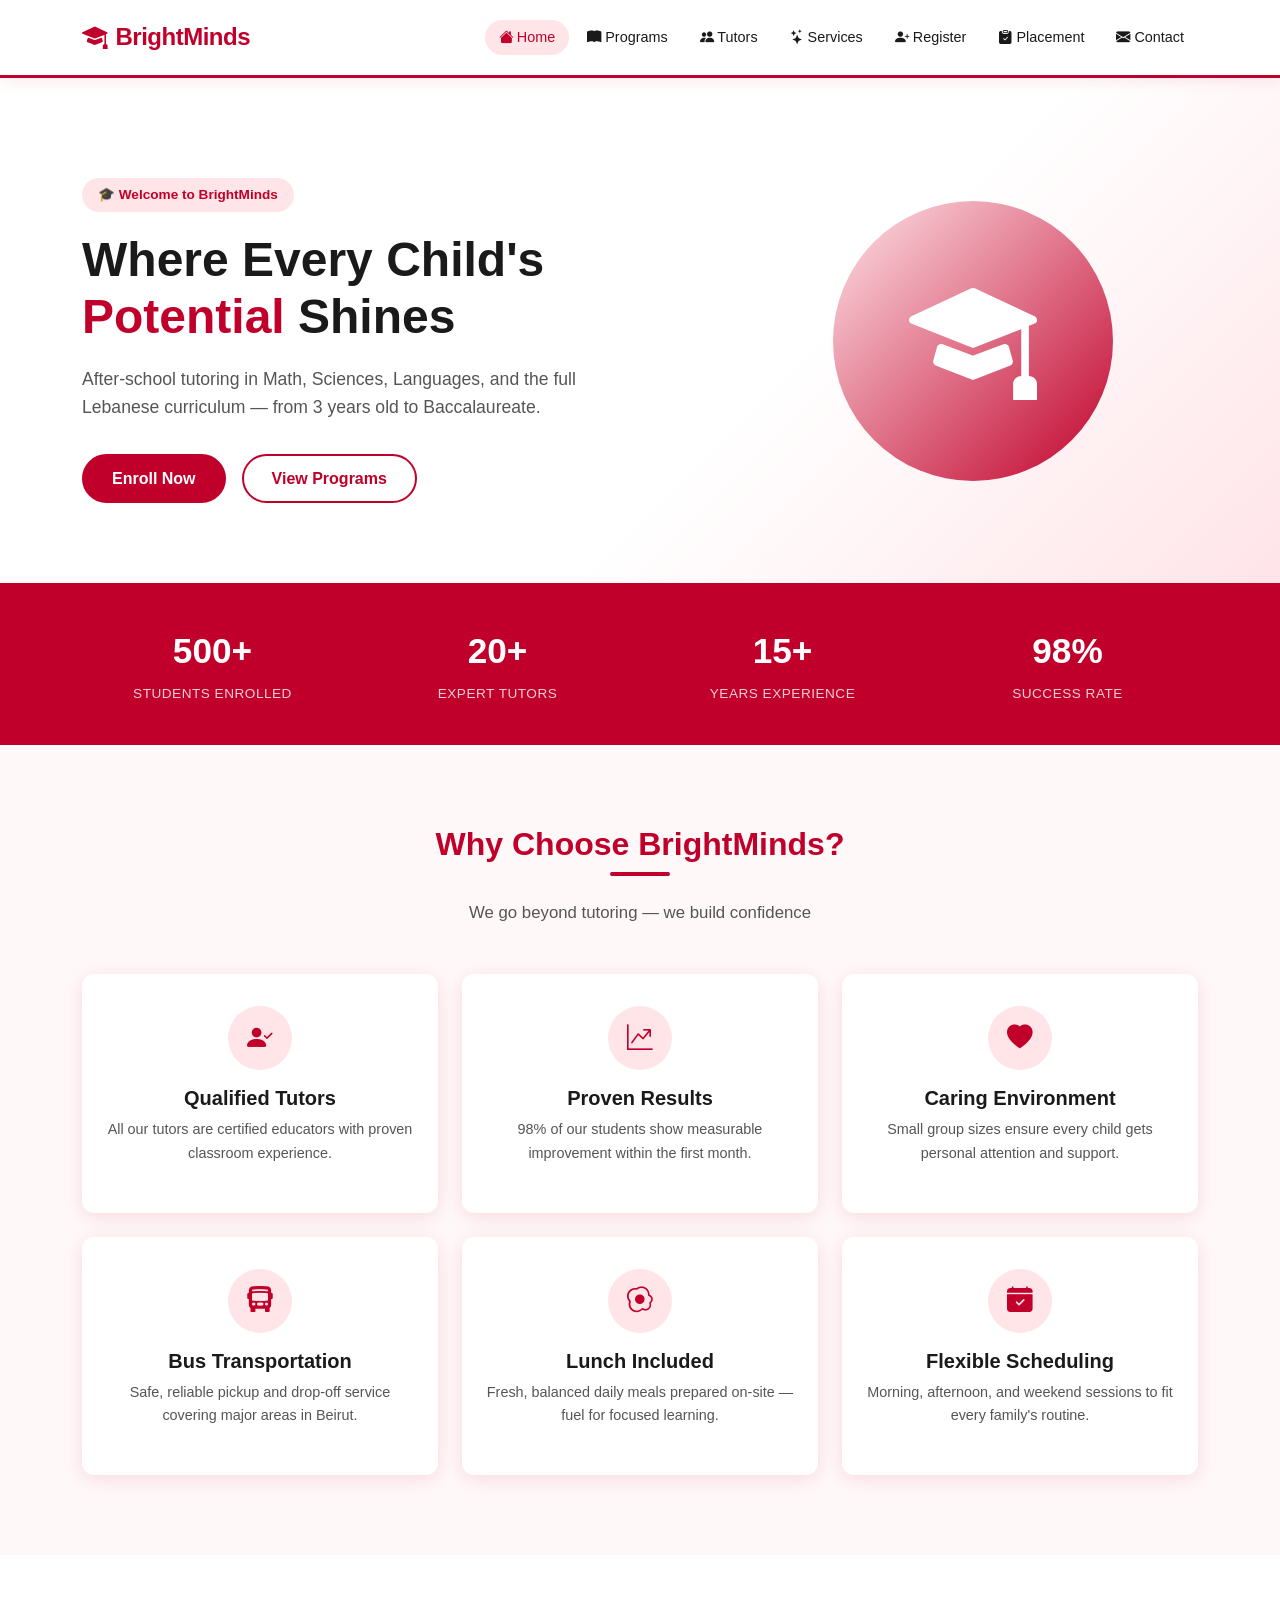
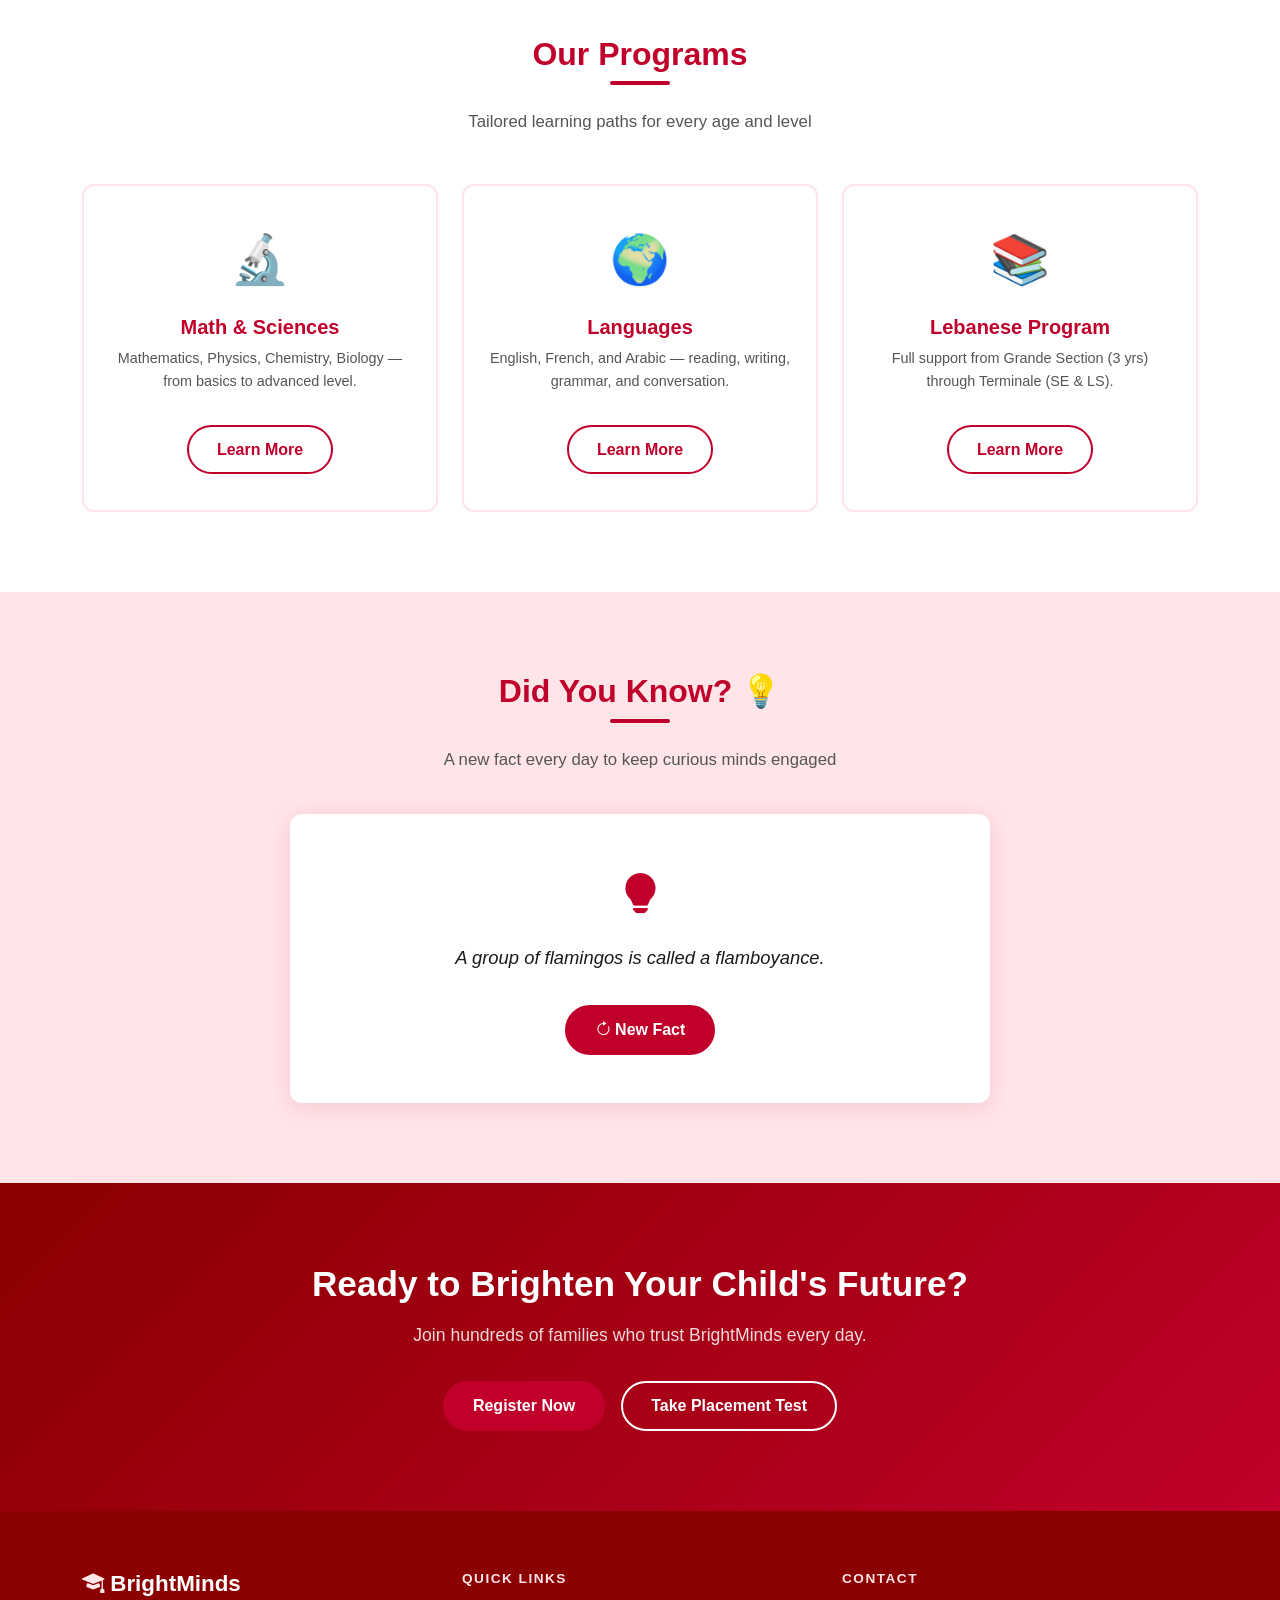
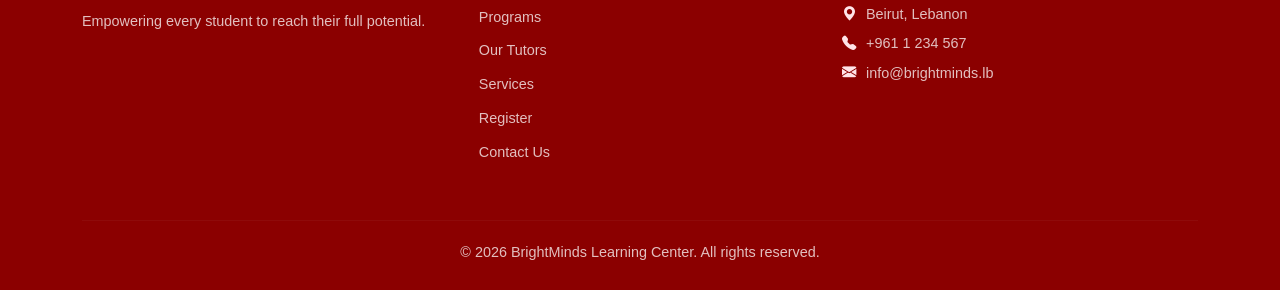
==== index.html @ f1576198 "first commit" ====
<!DOCTYPE html>
<html lang="en">
<head>
  <meta charset="UTF-8" />
  <meta name="viewport" content="width=device-width, initial-scale=1.0"/>
  <title>BrightMinds Learning Center</title>

  <link href="https://cdn.jsdelivr.net/npm/bootstrap@5.3.3/dist/css/bootstrap.min.css" rel="stylesheet"/>
  <link href="https://cdn.jsdelivr.net/npm/bootstrap-icons@1.11.3/font/bootstrap-icons.css" rel="stylesheet"/>

  <link rel="stylesheet" href="css/style.css"/>
</head>
<body>

  <nav class="navbar navbar-expand-lg sticky-top" id="mainNav">
    <div class="container">
      <a class="navbar-brand d-flex align-items-center gap-2" href="index.html">
        <i class="bi bi-mortarboard-fill"></i>
        <span>BrightMinds</span>
      </a>
      <button class="navbar-toggler" type="button"
              data-bs-toggle="collapse" data-bs-target="#navMenu">
        <span class="navbar-toggler-icon"></span>
      </button>
      <div class="collapse navbar-collapse" id="navMenu">
        <ul class="navbar-nav ms-auto gap-1">
          <li class="nav-item">
            <a class="nav-link" href="index.html">
              <i class="bi bi-house-fill"></i> Home
            </a>
          </li>
          <li class="nav-item">
            <a class="nav-link" href="programs.html">
              <i class="bi bi-book-fill"></i> Programs
            </a>
          </li>
          <li class="nav-item">
            <a class="nav-link" href="tutors.html">
              <i class="bi bi-people-fill"></i> Tutors
            </a>
          </li>
          <li class="nav-item">
            <a class="nav-link" href="services.html">
              <i class="bi bi-stars"></i> Services
            </a>
          </li>
          <li class="nav-item">
            <a class="nav-link" href="register.html">
              <i class="bi bi-person-plus-fill"></i> Register
            </a>
          </li>
          <li class="nav-item">
            <a class="nav-link" href="placement.html">
              <i class="bi bi-clipboard-check-fill"></i> Placement
            </a>
          </li>
          <li class="nav-item">
            <a class="nav-link" href="contact.html">
              <i class="bi bi-envelope-fill"></i> Contact
            </a>
          </li>
        </ul>
      </div>
    </div>
  </nav>

  <main>

    <section class="hero-section">
      <div class="container">
        <div class="row align-items-center">
          <div class="col-lg-7">
            <span class="hero-badge">🎓 Welcome to BrightMinds</span>
            <h1 class="hero-title">
              Where Every Child's <span class="highlight">Potential</span> Shines
            </h1>
            <p class="hero-subtitle">
              After-school tutoring in Math, Sciences, Languages, and the full
              Lebanese curriculum — from 3 years old to Baccalaureate.
            </p>
            <div class="hero-buttons">
              <a href="register.html" class="btn-cherry">Enroll Now</a>
              <a href="programs.html" class="btn-cherry-outline">View Programs</a>
            </div>
          </div>
          <div class="col-lg-5 d-none d-lg-flex justify-content-center">
            <div class="hero-illustration">
              <i class="bi bi-mortarboard-fill hero-icon"></i>
            </div>
          </div>
        </div>
      </div>
    </section>

    <section class="stats-bar">
      <div class="container">
        <div class="row text-center gy-3">
          <div class="col-6 col-md-3">
            <div class="stat-item">
              <span class="stat-number">500+</span>
              <span class="stat-label">Students Enrolled</span>
            </div>
          </div>
          <div class="col-6 col-md-3">
            <div class="stat-item">
              <span class="stat-number">20+</span>
              <span class="stat-label">Expert Tutors</span>
            </div>
          </div>
          <div class="col-6 col-md-3">
            <div class="stat-item">
              <span class="stat-number">15+</span>
              <span class="stat-label">Years Experience</span>
            </div>
          </div>
          <div class="col-6 col-md-3">
            <div class="stat-item">
              <span class="stat-number">98%</span>
              <span class="stat-label">Success Rate</span>
            </div>
          </div>
        </div>
      </div>
    </section>

    <section class="section-padding why-section">
      <div class="container">
        <div class="text-center mb-5">
          <h2 class="section-title">Why Choose BrightMinds?</h2>
          <div class="divider mx-auto"></div>
          <p class="section-subtitle">We go beyond tutoring — we build confidence</p>
        </div>
        <div class="row gy-4">
          <div class="col-md-4">
            <div class="why-card">
              <div class="why-icon"><i class="bi bi-person-check-fill"></i></div>
              <h5>Qualified Tutors</h5>
              <p>All our tutors are certified educators with proven classroom experience.</p>
            </div>
          </div>
          <div class="col-md-4">
            <div class="why-card">
              <div class="why-icon"><i class="bi bi-graph-up-arrow"></i></div>
              <h5>Proven Results</h5>
              <p>98% of our students show measurable improvement within the first month.</p>
            </div>
          </div>
          <div class="col-md-4">
            <div class="why-card">
              <div class="why-icon"><i class="bi bi-heart-fill"></i></div>
              <h5>Caring Environment</h5>
              <p>Small group sizes ensure every child gets personal attention and support.</p>
            </div>
          </div>
          <div class="col-md-4">
            <div class="why-card">
              <div class="why-icon"><i class="bi bi-bus-front-fill"></i></div>
              <h5>Bus Transportation</h5>
              <p>Safe, reliable pickup and drop-off service covering major areas in Beirut.</p>
            </div>
          </div>
          <div class="col-md-4">
            <div class="why-card">
              <div class="why-icon"><i class="bi bi-egg-fried"></i></div>
              <h5>Lunch Included</h5>
              <p>Fresh, balanced daily meals prepared on-site — fuel for focused learning.</p>
            </div>
          </div>
          <div class="col-md-4">
            <div class="why-card">
              <div class="why-icon"><i class="bi bi-calendar-check-fill"></i></div>
              <h5>Flexible Scheduling</h5>
              <p>Morning, afternoon, and weekend sessions to fit every family's routine.</p>
            </div>
          </div>
        </div>
      </div>
    </section>

    <section class="section-padding programs-preview">
      <div class="container">
        <div class="text-center mb-5">
          <h2 class="section-title">Our Programs</h2>
          <div class="divider mx-auto"></div>
          <p class="section-subtitle">Tailored learning paths for every age and level</p>
        </div>
        <div class="row gy-4">
          <div class="col-md-4">
            <div class="program-card">
              <div class="program-icon">🔬</div>
              <h5>Math & Sciences</h5>
              <p>Mathematics, Physics, Chemistry, Biology — from basics to advanced level.</p>
              <a href="programs.html" class="btn-cherry-outline mt-3">Learn More</a>
            </div>
          </div>
          <div class="col-md-4">
            <div class="program-card">
              <div class="program-icon">🌍</div>
              <h5>Languages</h5>
              <p>English, French, and Arabic — reading, writing, grammar, and conversation.</p>
              <a href="programs.html" class="btn-cherry-outline mt-3">Learn More</a>
            </div>
          </div>
          <div class="col-md-4">
            <div class="program-card">
              <div class="program-icon">📚</div>
              <h5>Lebanese Program</h5>
              <p>Full support from Grande Section (3 yrs) through Terminale (SE & LS).</p>
              <a href="programs.html" class="btn-cherry-outline mt-3">Learn More</a>
            </div>
          </div>
        </div>
      </div>
    </section>

    <section class="section-padding fact-section">
      <div class="container">
        <div class="text-center mb-4">
          <h2 class="section-title">Did You Know? 💡</h2>
          <div class="divider mx-auto"></div>
          <p class="section-subtitle">A new fact every day to keep curious minds engaged</p>
        </div>
        <div class="fact-card" id="factCard">
          <div class="fact-loading" id="factLoading">
            <div class="spinner-border text-danger" role="status"></div>
            <p>Loading today's fact...</p>
          </div>
          <div class="fact-content d-none" id="factContent">
            <i class="bi bi-lightbulb-fill fact-bulb"></i>
            <p class="fact-text" id="factText"></p>
            <button class="btn-cherry mt-3" id="newFactBtn">
              <i class="bi bi-arrow-clockwise"></i> New Fact
            </button>
          </div>
          <div class="fact-error d-none" id="factError">
            <i class="bi bi-exclamation-circle-fill"></i>
            <p>Could not load fact. Please try again later.</p>
          </div>
        </div>
      </div>
    </section>

    <section class="cta-section">
      <div class="container text-center">
        <h2>Ready to Brighten Your Child's Future?</h2>
        <p>Join hundreds of families who trust BrightMinds every day.</p>
        <div class="cta-buttons">
          <a href="register.html" class="btn-cherry">Register Now</a>
          <a href="placement.html" class="btn-cherry-outline">Take Placement Test</a>
        </div>
      </div>
    </section>

  </main>

  <footer class="footer mt-auto">
    <div class="container">
      <div class="row gy-4">
        <div class="col-md-4">
          <h5 class="footer-brand">
            <i class="bi bi-mortarboard-fill"></i> BrightMinds
          </h5>
          <p class="footer-tagline">
            Empowering every student to reach their full potential.
          </p>
        </div>
        <div class="col-md-4">
          <h6 class="footer-heading">Quick Links</h6>
          <ul class="footer-links">
            <li><a href="programs.html">Programs</a></li>
            <li><a href="tutors.html">Our Tutors</a></li>
            <li><a href="services.html">Services</a></li>
            <li><a href="register.html">Register</a></li>
            <li><a href="contact.html">Contact Us</a></li>
          </ul>
        </div>
        <div class="col-md-4">
          <h6 class="footer-heading">Contact</h6>
          <p><i class="bi bi-geo-alt-fill"></i> Beirut, Lebanon</p>
          <p><i class="bi bi-telephone-fill"></i> +961 1 234 567</p>
          <p><i class="bi bi-envelope-fill"></i> info@brightminds.lb</p>
        </div>
      </div>
      <hr class="footer-divider"/>
      <p class="footer-copy text-center">
        &copy; 2026 BrightMinds Learning Center. All rights reserved.
      </p>
    </div>
  </footer>


  <script src="https://cdn.jsdelivr.net/npm/bootstrap@5.3.3/dist/js/bootstrap.bundle.min.js"></script>

  <script src="js/main.js"></script>

</body>
</html>
---- css/style.css ----
:root {
  --cherry:        #C0002A;
  --cherry-dark:   #8B0000;
  --cherry-light:  #FFE4E8;
  --cherry-mid:    #E8003A;
  --white:         #FFFFFF;
  --off-white:     #FFF8F9;
  --gray-light:    #F5F5F5;
  --gray-mid:      #AAAAAA;
  --text-dark:     #1A1A1A;
  --text-muted:    #555555;

  --font-main:     'Segoe UI', Tahoma, Geneva, Verdana, sans-serif;
  --radius:        12px;
  --shadow:        0 4px 20px rgba(192, 0, 42, 0.12);
  --shadow-hover:  0 8px 30px rgba(192, 0, 42, 0.25);
  --transition:    all 0.3s ease;
}

*, *::before, *::after {
  box-sizing: border-box;
  margin: 0;
  padding: 0;
}

html { scroll-behavior: smooth; }

body {
  font-family: var(--font-main);
  color: var(--text-dark);
  background-color: var(--white);
  line-height: 1.6;
  display: flex;
  flex-direction: column;
  min-height: 100vh;
}

main { flex: 1; }

a {
  text-decoration: none;
  color: inherit;
  transition: var(--transition);
}

img { max-width: 100%; display: block; }

.section-padding { padding: 80px 0; }

.section-title {
  font-size: 2rem;
  font-weight: 700;
  color: var(--cherry);
  margin-bottom: 0.4rem;
}

.section-subtitle {
  font-size: 1.05rem;
  color: var(--text-muted);
  margin-bottom: 2.5rem;
}

.divider {
  width: 60px;
  height: 4px;
  background: var(--cherry);
  border-radius: 2px;
  margin: 0.5rem 0 1.5rem 0;
}

.btn-cherry {
  background-color: var(--cherry);
  color: var(--white);
  border: 2px solid var(--cherry);
  padding: 10px 28px;
  border-radius: 50px;
  font-weight: 600;
  transition: var(--transition);
  display: inline-block;
}

.btn-cherry:hover {
  background-color: var(--cherry-dark);
  border-color: var(--cherry-dark);
  color: var(--white);
  transform: translateY(-2px);
  box-shadow: var(--shadow-hover);
}

.btn-cherry-outline {
  background-color: transparent;
  color: var(--cherry);
  border: 2px solid var(--cherry);
  padding: 10px 28px;
  border-radius: 50px;
  font-weight: 600;
  transition: var(--transition);
  display: inline-block;
}

.btn-cherry-outline:hover {
  background-color: var(--cherry);
  color: var(--white);
  transform: translateY(-2px);
  box-shadow: var(--shadow-hover);
}

#mainNav {
  background-color: var(--white);
  border-bottom: 3px solid var(--cherry);
  padding: 12px 0;
  box-shadow: 0 2px 15px rgba(192, 0, 42, 0.1);
  z-index: 1000;
}

.navbar-brand {
  font-size: 1.5rem;
  font-weight: 800;
  color: var(--cherry) !important;
  letter-spacing: -0.5px;
}

.navbar-brand i {
  font-size: 1.6rem;
  color: var(--cherry);
}

.nav-link {
  color: var(--text-dark) !important;
  font-weight: 500;
  font-size: 0.9rem;
  padding: 6px 14px !important;
  border-radius: 50px;
  transition: var(--transition);
}

.nav-link:hover,
.nav-link.active {
  background-color: var(--cherry-light);
  color: var(--cherry) !important;
}

.navbar-toggler { border-color: var(--cherry); }

.navbar-toggler-icon {
  background-image: url("data:image/svg+xml,%3csvg xmlns='http://www.w3.org/2000/svg' viewBox='0 0 30 30'%3e%3cpath stroke='%23C0002A' stroke-width='2' d='M4 7h22M4 15h22M4 23h22'/%3e%3c/svg%3e");
}

.footer {
  background-color: var(--cherry-dark);
  color: var(--white);
  padding: 60px 0 0 0;
}

.footer-brand {
  font-size: 1.4rem;
  font-weight: 800;
  color: var(--white);
  margin-bottom: 0.8rem;
}

.footer-brand i { color: var(--cherry-light); }

.footer-tagline {
  color: rgba(255,255,255,0.75);
  font-size: 0.9rem;
  line-height: 1.6;
}

.footer-heading {
  font-size: 0.85rem;
  font-weight: 700;
  text-transform: uppercase;
  letter-spacing: 1.5px;
  color: var(--cherry-light);
  margin-bottom: 1rem;
}

.footer-links { list-style: none; padding: 0; }

.footer-links li { margin-bottom: 0.5rem; }

.footer-links a {
  color: rgba(255,255,255,0.75);
  font-size: 0.9rem;
  transition: var(--transition);
}

.footer-links a:hover {
  color: var(--white);
  padding-left: 6px;
}

.footer p {
  font-size: 0.9rem;
  color: rgba(255,255,255,0.75);
  margin-bottom: 0.4rem;
}

.footer p i {
  color: var(--cherry-light);
  margin-right: 6px;
}

.footer-divider {
  border-color: rgba(255,255,255,0.15);
  margin: 40px 0 20px 0;
}

.footer-copy {
  font-size: 0.85rem;
  color: rgba(255,255,255,0.5);
  padding-bottom: 20px;
}

.hero-section {
  background: linear-gradient(135deg, var(--white) 60%, var(--cherry-light) 100%);
  padding: 100px 0 80px 0;
}

.hero-badge {
  display: inline-block;
  background-color: var(--cherry-light);
  color: var(--cherry);
  font-size: 0.85rem;
  font-weight: 600;
  padding: 6px 16px;
  border-radius: 50px;
  margin-bottom: 1.2rem;
}

.hero-title {
  font-size: 3rem;
  font-weight: 800;
  line-height: 1.2;
  margin-bottom: 1.2rem;
  color: var(--text-dark);
}

.hero-title .highlight { color: var(--cherry); }

.hero-subtitle {
  font-size: 1.1rem;
  color: var(--text-muted);
  margin-bottom: 2rem;
  max-width: 520px;
}

.hero-buttons {
  display: flex;
  gap: 1rem;
  flex-wrap: wrap;
}

.hero-illustration {
  width: 280px;
  height: 280px;
  background: linear-gradient(135deg, var(--cherry-light), var(--cherry));
  border-radius: 50%;
  display: flex;
  align-items: center;
  justify-content: center;
}

.hero-icon {
  font-size: 8rem;
  color: var(--white);
}

/* Stats Bar */
.stats-bar {
  background-color: var(--cherry);
  padding: 40px 0;
}

.stat-item {
  display: flex;
  flex-direction: column;
  gap: 4px;
}

.stat-number {
  font-size: 2.2rem;
  font-weight: 800;
  color: var(--white);
}

.stat-label {
  font-size: 0.85rem;
  color: rgba(255,255,255,0.8);
  font-weight: 500;
  text-transform: uppercase;
  letter-spacing: 0.5px;
}

.why-section { background-color: var(--off-white); }

.why-card {
  background: var(--white);
  border-radius: var(--radius);
  padding: 32px 24px;
  text-align: center;
  box-shadow: var(--shadow);
  transition: var(--transition);
  height: 100%;
}

.why-card:hover {
  transform: translateY(-6px);
  box-shadow: var(--shadow-hover);
}

.why-icon {
  width: 64px;
  height: 64px;
  background-color: var(--cherry-light);
  border-radius: 50%;
  display: flex;
  align-items: center;
  justify-content: center;
  margin: 0 auto 1rem auto;
}

.why-icon i {
  font-size: 1.6rem;
  color: var(--cherry);
}

.why-card h5 {
  font-weight: 700;
  margin-bottom: 0.5rem;
  color: var(--text-dark);
}

.why-card p {
  font-size: 0.9rem;
  color: var(--text-muted);
}

/* Programs Preview */
.programs-preview { background-color: var(--white); }

.program-card {
  background: var(--white);
  border: 2px solid var(--cherry-light);
  border-radius: var(--radius);
  padding: 36px 24px;
  text-align: center;
  transition: var(--transition);
  height: 100%;
  display: flex;
  flex-direction: column;
  align-items: center;
}

.program-card:hover {
  border-color: var(--cherry);
  box-shadow: var(--shadow-hover);
  transform: translateY(-4px);
}

.program-icon {
  font-size: 3rem;
  margin-bottom: 1rem;
}

.program-card h5 {
  font-weight: 700;
  color: var(--cherry);
  margin-bottom: 0.5rem;
}

.program-card p {
  font-size: 0.9rem;
  color: var(--text-muted);
  flex: 1;
}

/* Daily Fact */
.fact-section { background-color: var(--cherry-light); }

.fact-card {
  background: var(--white);
  border-radius: var(--radius);
  padding: 48px 40px;
  max-width: 700px;
  margin: 0 auto;
  text-align: center;
  box-shadow: var(--shadow);
}

.fact-loading {
  display: flex;
  flex-direction: column;
  align-items: center;
  gap: 1rem;
  color: var(--text-muted);
}

.fact-bulb {
  font-size: 2.5rem;
  color: var(--cherry);
  margin-bottom: 1rem;
  display: block;
}

.fact-text {
  font-size: 1.15rem;
  color: var(--text-dark);
  line-height: 1.7;
  font-style: italic;
}

.fact-error {
  color: var(--cherry);
  display: flex;
  flex-direction: column;
  align-items: center;
  gap: 0.5rem;
  font-size: 1rem;
}

/* CTA Section */
.cta-section {
  background: linear-gradient(135deg, var(--cherry-dark), var(--cherry));
  padding: 80px 0;
  color: var(--white);
}

.cta-section h2 {
  font-size: 2.2rem;
  font-weight: 800;
  margin-bottom: 1rem;
}

.cta-section p {
  font-size: 1.1rem;
  opacity: 0.85;
  margin-bottom: 2rem;
}

.cta-buttons {
  display: flex;
  gap: 1rem;
  justify-content: center;
  flex-wrap: wrap;
}

.cta-section .btn-cherry-outline {
  border-color: var(--white);
  color: var(--white);
}

.cta-section .btn-cherry-outline:hover {
  background-color: var(--white);
  color: var(--cherry);
}


.page-header {
  background: linear-gradient(135deg, var(--cherry-dark), var(--cherry));
  padding: 80px 0 70px 0;
  color: var(--white);
}

.page-header .hero-badge {
  background-color: rgba(255,255,255,0.15);
  color: var(--white);
}

.page-header h1 {
  font-size: 2.6rem;
  font-weight: 800;
  margin: 1rem 0;
}

.page-header p {
  font-size: 1.05rem;
  opacity: 0.9;
  max-width: 600px;
  margin: 0 auto;
}

.alt-bg {
  background-color: var(--off-white);
}

.program-header {
  display: flex;
  align-items: center;
  gap: 20px;
  margin-bottom: 1rem;
}

.program-header-icon {
  font-size: 2.5rem;
  flex-shrink: 0;
}

.subject-card {
  background: var(--white);
  border: 2px solid var(--cherry-light);
  border-radius: var(--radius);
  padding: 28px 22px;
  height: 100%;
  transition: var(--transition);
  text-align: center;
}

.subject-card:hover {
  border-color: var(--cherry);
  transform: translateY(-5px);
  box-shadow: var(--shadow-hover);
}

.subject-card i {
  font-size: 2.2rem;
  color: var(--cherry);
  margin-bottom: 0.8rem;
  display: block;
}

.subject-card h5 {
  font-weight: 700;
  margin-bottom: 0.6rem;
  color: var(--text-dark);
}

.subject-card p {
  font-size: 0.88rem;
  color: var(--text-muted);
}

.level-card {
  background: var(--off-white);
  border-left: 4px solid var(--cherry);
  border-radius: 0 var(--radius) var(--radius) 0;
  padding: 24px;
  height: 100%;
  transition: var(--transition);
}

.level-card:hover {
  background: var(--cherry-light);
  transform: translateX(4px);
}

.level-tag {
  display: inline-block;
  background-color: var(--cherry);
  color: var(--white);
  font-size: 0.75rem;
  font-weight: 700;
  padding: 4px 12px;
  border-radius: 50px;
  margin-bottom: 0.8rem;
}

.level-card h5 {
  font-weight: 700;
  margin-bottom: 0.5rem;
  color: var(--text-dark);
}

.level-card p {
  font-size: 0.88rem;
  color: var(--text-muted);
  margin-bottom: 0;
}


.tutor-filter-section {
  background-color: var(--off-white);
  padding: 30px 0;
  border-bottom: 1px solid var(--cherry-light);
}

.filter-bar {
  display: flex;
  gap: 10px;
  flex-wrap: wrap;
  justify-content: center;
}

.filter-btn {
  background-color: var(--white);
  border: 2px solid var(--cherry-light);
  color: var(--text-dark);
  padding: 8px 20px;
  border-radius: 50px;
  font-size: 0.88rem;
  font-weight: 600;
  cursor: pointer;
  transition: var(--transition);
  display: flex;
  align-items: center;
  gap: 6px;
}

.filter-btn:hover {
  border-color: var(--cherry);
  color: var(--cherry);
}

.filter-btn.active {
  background-color: var(--cherry);
  border-color: var(--cherry);
  color: var(--white);
}

.search-bar {
  position: relative;
  max-width: 400px;
  margin: 0 auto;
}

.search-bar i {
  position: absolute;
  left: 16px;
  top: 50%;
  transform: translateY(-50%);
  color: var(--cherry);
}

.search-bar input {
  width: 100%;
  padding: 10px 16px 10px 42px;
  border: 2px solid var(--cherry-light);
  border-radius: 50px;
  font-size: 0.9rem;
  outline: none;
  transition: var(--transition);
}

.search-bar input:focus {
  border-color: var(--cherry);
}

.tutors-grid-section {
  background-color: var(--white);
}

.results-count {
  font-size: 0.9rem;
  color: var(--text-muted);
  margin-bottom: 1.5rem;
}

.tutor-card {
  background: var(--white);
  border: 1px solid var(--cherry-light);
  border-radius: var(--radius);
  overflow: hidden;
  height: 100%;
  transition: var(--transition);
}

.tutor-card:hover {
  border-color: var(--cherry);
  transform: translateY(-6px);
  box-shadow: var(--shadow-hover);
}

.tutor-avatar {
  width: 100%;
  height: 140px;
  background: linear-gradient(135deg, var(--cherry-light), var(--cherry));
  display: flex;
  align-items: center;
  justify-content: center;
}

.tutor-avatar i {
  font-size: 3.5rem;
  color: var(--white);
}

.tutor-body {
  padding: 20px;
}

.tutor-body h5 {
  font-weight: 700;
  margin-bottom: 4px;
  color: var(--text-dark);
}

.tutor-subject {
  color: var(--cherry);
  font-size: 0.85rem;
  font-weight: 600;
  margin-bottom: 10px;
}

.tutor-meta {
  display: flex;
  gap: 12px;
  font-size: 0.8rem;
  color: var(--text-muted);
  margin-bottom: 10px;
}

.tutor-meta span {
  display: flex;
  align-items: center;
  gap: 4px;
}

.tutor-badge {
  display: inline-block;
  background-color: var(--cherry-light);
  color: var(--cherry);
  font-size: 0.72rem;
  font-weight: 600;
  padding: 3px 10px;
  border-radius: 50px;
}

.no-results {
  text-align: center;
  padding: 60px 0;
  color: var(--text-muted);
}

.no-results i {
  font-size: 3rem;
  color: var(--cherry-light);
  margin-bottom: 1rem;
  display: block;
}


.bus-info-card h5,
.bus-schedule-card h5 {
  color: var(--cherry);
  font-weight: 700;
  display: flex;
  align-items: center;
  gap: 8px;
  margin-bottom: 0.6rem;
}

.bus-info-card p {
  color: var(--text-muted);
  font-size: 0.95rem;
  line-height: 1.7;
}

.zone-tags {
  display: flex;
  flex-wrap: wrap;
  gap: 8px;
  margin-top: 0.8rem;
}

.zone-tag {
  background-color: var(--cherry-light);
  color: var(--cherry);
  font-size: 0.82rem;
  font-weight: 600;
  padding: 6px 16px;
  border-radius: 50px;
}

.bus-schedule-card {
  background: var(--off-white);
  border: 2px solid var(--cherry-light);
  border-radius: var(--radius);
  padding: 28px;
  height: 100%;
}

.schedule-table {
  width: 100%;
  margin: 1rem 0;
}

.schedule-table td {
  padding: 10px 0;
  border-bottom: 1px solid var(--cherry-light);
  font-size: 0.88rem;
  color: var(--text-dark);
}

.schedule-table td:last-child {
  text-align: right;
  color: var(--cherry);
}

.schedule-note {
  font-size: 0.82rem;
  color: var(--text-muted);
  font-style: italic;
  margin-top: 0.5rem;
}

.menu-card {
  background: var(--white);
  border: 1px solid var(--cherry-light);
  border-radius: var(--radius);
  padding: 22px;
  height: 100%;
  transition: var(--transition);
}

.menu-card:hover {
  border-color: var(--cherry);
  box-shadow: var(--shadow);
  transform: translateY(-4px);
}

.menu-card.highlight-card {
  background: var(--cherry-light);
  border-color: var(--cherry);
}

.menu-day {
  display: inline-block;
  background-color: var(--cherry);
  color: var(--white);
  font-size: 0.72rem;
  font-weight: 700;
  text-transform: uppercase;
  letter-spacing: 0.5px;
  padding: 4px 12px;
  border-radius: 50px;
  margin-bottom: 0.7rem;
}

.menu-card h5 {
  font-weight: 700;
  color: var(--text-dark);
  margin-bottom: 0.5rem;
}

.menu-card p {
  font-size: 0.88rem;
  color: var(--text-muted);
  margin-bottom: 0;
}

.menu-note {
  display: flex;
  align-items: flex-start;
  gap: 10px;
  background: var(--cherry-light);
  border-radius: var(--radius);
  padding: 16px 20px;
  margin-top: 2rem;
}

.menu-note i {
  color: var(--cherry);
  font-size: 1.1rem;
  margin-top: 2px;
}

.menu-note p {
  font-size: 0.88rem;
  color: var(--text-dark);
  margin-bottom: 0;
}


.form-card {
  background: var(--white);
  border: 1px solid var(--cherry-light);
  border-radius: var(--radius);
  padding: 40px;
  box-shadow: var(--shadow);
}

.step-indicator {
  display: flex;
  align-items: center;
  justify-content: center;
  margin-bottom: 2.5rem;
  gap: 0;
}

.step {
  display: flex;
  flex-direction: column;
  align-items: center;
  gap: 6px;
}

.step-dot {
  width: 38px;
  height: 38px;
  border-radius: 50%;
  background-color: var(--gray-light);
  color: var(--gray-mid);
  display: flex;
  align-items: center;
  justify-content: center;
  font-weight: 700;
  font-size: 0.95rem;
  transition: var(--transition);
}

.step.active .step-dot {
  background-color: var(--cherry);
  color: var(--white);
}

.step span {
  font-size: 0.75rem;
  color: var(--text-muted);
  font-weight: 500;
}

.step.active span {
  color: var(--cherry);
  font-weight: 700;
}

.step-line {
  flex: 1;
  height: 2px;
  background-color: var(--cherry-light);
  margin: 0 10px;
  margin-bottom: 22px;
  min-width: 40px;
}

.step-title {
  font-size: 1.2rem;
  font-weight: 700;
  color: var(--cherry);
  margin-bottom: 1.5rem;
  padding-bottom: 0.8rem;
  border-bottom: 2px solid var(--cherry-light);
}

/* Form inputs */
.form-label {
  font-size: 0.88rem;
  font-weight: 600;
  color: var(--text-dark);
  margin-bottom: 0.4rem;
  display: block;
}

.form-input {
  width: 100%;
  padding: 10px 16px;
  border: 2px solid var(--cherry-light);
  border-radius: var(--radius);
  font-size: 0.9rem;
  color: var(--text-dark);
  background-color: var(--white);
  transition: var(--transition);
  outline: none;
  appearance: none;
}

.form-input:focus {
  border-color: var(--cherry);
  box-shadow: 0 0 0 3px rgba(192, 0, 42, 0.1);
}

textarea.form-input {
  resize: vertical;
  min-height: 100px;
}

.field-error {
  display: block;
  font-size: 0.78rem;
  color: var(--cherry);
  margin-top: 4px;
  min-height: 16px;
}

.checkbox-group {
  display: flex;
  flex-wrap: wrap;
  gap: 10px;
  margin-top: 0.5rem;
}

.checkbox-item {
  display: flex;
  align-items: center;
  gap: 6px;
  font-size: 0.88rem;
  color: var(--text-dark);
  cursor: pointer;
  background: var(--off-white);
  border: 2px solid var(--cherry-light);
  padding: 6px 14px;
  border-radius: 50px;
  transition: var(--transition);
}

.checkbox-item:has(input:checked) {
  background: var(--cherry-light);
  border-color: var(--cherry);
  color: var(--cherry);
}

.checkbox-item input {
  accent-color: var(--cherry);
}

.step-nav {
  display: flex;
  justify-content: space-between;
  align-items: center;
  padding-top: 1.5rem;
  border-top: 1px solid var(--cherry-light);
}

.success-message {
  text-align: center;
  padding: 40px 20px;
}

.success-icon {
  width: 80px;
  height: 80px;
  background-color: var(--cherry-light);
  border-radius: 50%;
  display: flex;
  align-items: center;
  justify-content: center;
  margin: 0 auto 1.5rem auto;
}

.success-icon i {
  font-size: 2.5rem;
  color: var(--cherry);
}

.success-message h4 {
  font-size: 1.5rem;
  font-weight: 700;
  color: var(--cherry);
  margin-bottom: 0.8rem;
}

.success-message p {
  color: var(--text-muted);
  max-width: 400px;
  margin: 0 auto;
}


.how-step {
  padding: 24px 16px;
}

.how-number {
  width: 56px;
  height: 56px;
  border-radius: 50%;
  background: linear-gradient(135deg, var(--cherry-light), var(--cherry));
  color: var(--white);
  font-size: 1.4rem;
  font-weight: 800;
  display: flex;
  align-items: center;
  justify-content: center;
  margin: 0 auto 1rem auto;
}

.how-step h6 {
  font-weight: 700;
  color: var(--text-dark);
  margin-bottom: 0.5rem;
}

.how-step p {
  font-size: 0.88rem;
  color: var(--text-muted);
}

.contact-info-title {
  font-size: 1.3rem;
  font-weight: 700;
  color: var(--cherry);
  margin-bottom: 1.5rem;
}

.contact-info-item {
  display: flex;
  align-items: flex-start;
  gap: 14px;
  margin-bottom: 1.5rem;
}

.contact-info-icon {
  width: 44px;
  height: 44px;
  background-color: var(--cherry-light);
  border-radius: 50%;
  display: flex;
  align-items: center;
  justify-content: center;
  flex-shrink: 0;
}

.contact-info-icon i {
  font-size: 1.1rem;
  color: var(--cherry);
}

.contact-info-item h6 {
  font-weight: 700;
  color: var(--text-dark);
  margin-bottom: 0.2rem;
}

.contact-info-item p {
  font-size: 0.88rem;
  color: var(--text-muted);
  margin-bottom: 0;
  line-height: 1.6;
}

.contact-socials {
  display: flex;
  gap: 10px;
  margin-top: 1.5rem;
}

.social-link {
  width: 42px;
  height: 42px;
  background-color: var(--cherry-light);
  border-radius: 50%;
  display: flex;
  align-items: center;
  justify-content: center;
  color: var(--cherry);
  font-size: 1.1rem;
  transition: var(--transition);
}

.social-link:hover {
  background-color: var(--cherry);
  color: var(--white);
  transform: translateY(-3px);
}

.input-wrapper {
  position: relative;
}

.input-icon {
  position: absolute;
  left: 14px;
  top: 12px;
  color: var(--cherry);
  font-size: 0.95rem;
  pointer-events: none;
}

.form-input.with-icon {
  padding-left: 40px;
}

.valid-icon {
  position: absolute;
  right: 14px;
  top: 12px;
  color: green;
  font-size: 0.95rem;
  pointer-events: none;
}

.textarea-valid {
  top: 10px;
}

.form-input.input-error {
  border-color: var(--cherry) !important;
  background-color: #fff8f8;
}

.form-input.input-valid {
  border-color: green !important;
  background-color: #f8fff8;
}

.message-footer {
  display: flex;
  justify-content: space-between;
  align-items: center;
  margin-top: 4px;
}

.char-count {
  font-size: 0.78rem;
  color: var(--text-muted);
  flex-shrink: 0;
}

.form-status {
  font-size: 0.85rem;
  font-weight: 500;
}

@media (max-width: 991px) {

  .hero-title {
    font-size: 2.2rem;
  }

  .hero-section {
    padding: 70px 0 60px 0;
  }

  .section-padding {
    padding: 60px 0;
  }

  .stat-number {
    font-size: 1.8rem;
  }

  .cta-section h2 {
    font-size: 1.8rem;
  }

  .form-card {
    padding: 30px 24px;
  }

  .program-header {
    flex-direction: column;
    gap: 10px;
  }

  .contact-info-title {
    margin-top: 1rem;
  }

}

@media (max-width: 767px) {

  #mainNav {
    padding: 10px 0;
  }

  .navbar-brand {
    font-size: 1.2rem;
  }

  .navbar-collapse {
    background-color: var(--white);
    border-top: 2px solid var(--cherry-light);
    padding: 12px 0;
    margin-top: 10px;
  }

  .navbar-nav {
    gap: 4px !important;
  }

  .nav-link {
    padding: 8px 16px !important;
  }

  .hero-section {
    padding: 60px 0 50px 0;
    text-align: center;
  }

  .hero-title {
    font-size: 1.9rem;
  }

  .hero-subtitle {
    font-size: 1rem;
    max-width: 100%;
  }

  .hero-buttons {
    justify-content: center;
  }

  .hero-badge {
    font-size: 0.8rem;
  }

  .stats-bar {
    padding: 30px 0;
  }

  .stat-number {
    font-size: 1.6rem;
  }

  .stat-label {
    font-size: 0.75rem;
  }

  .section-title {
    font-size: 1.6rem;
  }

  .section-padding {
    padding: 50px 0;
  }

  .why-card {
    padding: 24px 18px;
  }

  .page-header {
    padding: 60px 0 50px 0;
  }

  .page-header h1 {
    font-size: 2rem;
  }

  .page-header p {
    font-size: 0.95rem;
  }

  .filter-bar {
    gap: 8px;
  }

  .filter-btn {
    font-size: 0.8rem;
    padding: 6px 14px;
  }

  .tutor-avatar {
    height: 120px;
  }

  .schedule-table td {
    font-size: 0.82rem;
    padding: 8px 0;
  }

  /* Forms */
  .form-card {
    padding: 24px 16px;
  }

  .step-indicator {
    gap: 0;
  }

  .step-dot {
    width: 32px;
    height: 32px;
    font-size: 0.85rem;
  }

  .step span {
    font-size: 0.65rem;
  }

  .step-line {
    min-width: 20px;
  }

  .step-nav {
    flex-direction: column-reverse;
    gap: 10px;
  }

  .step-nav .btn-cherry,
  .step-nav .btn-cherry-outline {
    width: 100%;
    text-align: center;
  }

  .contact-socials {
    margin-bottom: 2rem;
  }

  .cta-section {
    padding: 60px 0;
  }

  .cta-section h2 {
    font-size: 1.6rem;
  }

  .cta-buttons {
    flex-direction: column;
    align-items: center;
  }

  .cta-buttons .btn-cherry,
  .cta-buttons .btn-cherry-outline {
    width: 100%;
    max-width: 280px;
    text-align: center;
  }

  .footer {
    padding: 40px 0 0 0;
  }

  .footer-brand {
    font-size: 1.2rem;
  }

  .zone-tags {
    gap: 6px;
  }

  .zone-tag {
    font-size: 0.78rem;
    padding: 4px 12px;
  }

  .menu-card {
    padding: 18px;
  }

  .btn-cherry,
  .btn-cherry-outline {
    padding: 9px 22px;
    font-size: 0.9rem;
  }

  .how-number {
    width: 46px;
    height: 46px;
    font-size: 1.2rem;
  }

}

@media (max-width: 480px) {

  .hero-title {
    font-size: 1.6rem;
  }

  .section-title {
    font-size: 1.4rem;
  }

  .page-header h1 {
    font-size: 1.7rem;
  }

  .fact-card {
    padding: 32px 20px;
  }

  .fact-text {
    font-size: 1rem;
  }

  .form-card {
    padding: 20px 14px;
  }

  .tutor-card .tutor-body {
    padding: 16px;
  }

  .stat-number {
    font-size: 1.4rem;
  }

  .checkbox-group {
    gap: 8px;
  }

  .checkbox-item {
    font-size: 0.82rem;
    padding: 5px 12px;
  }

}

.fade-in {
  opacity: 0;
  transform: translateY(30px);
  transition: opacity 0.6s ease, transform 0.6s ease;
}

.fade-in.visible {
  opacity: 1;
  transform: translateY(0);
}

.fade-in-delay-1 { transition-delay: 0.1s; }
.fade-in-delay-2 { transition-delay: 0.2s; }
.fade-in-delay-3 { transition-delay: 0.3s; }
.fade-in-delay-4 { transition-delay: 0.4s; }
.fade-in-delay-5 { transition-delay: 0.5s; }

@keyframes slideUp {
  from {
    opacity: 0;
    transform: translateY(40px);
  }
  to {
    opacity: 1;
    transform: translateY(0);
  }
}

@keyframes fadeIn {
  from { opacity: 0; }
  to   { opacity: 1; }
}

@keyframes pulse {
  0%, 100% { transform: scale(1); }
  50%       { transform: scale(1.05); }
}

@keyframes spin {
  from { transform: rotate(0deg); }
  to   { transform: rotate(360deg); }
}

.hero-badge    { animation: slideUp 0.5s ease both; }
.hero-title    { animation: slideUp 0.6s ease 0.1s both; }
.hero-subtitle { animation: slideUp 0.6s ease 0.2s both; }
.hero-buttons  { animation: slideUp 0.6s ease 0.3s both; }

.hero-illustration {
  animation: fadeIn 0.8s ease 0.4s both;
}

.hero-illustration:hover {
  animation: pulse 1.5s ease infinite;
}

.stat-item {
  animation: fadeIn 0.6s ease both;
}

#mainNav.scrolled {
  box-shadow: 0 4px 20px rgba(192, 0, 42, 0.2);
  padding: 8px 0;
}

.btn-cherry,
.btn-cherry-outline {
  position: relative;
  overflow: hidden;
}

.btn-cherry::after,
.btn-cherry-outline::after {
  content: '';
  position: absolute;
  top: 50%;
  left: 50%;
  width: 0;
  height: 0;
  background: rgba(255,255,255,0.2);
  border-radius: 50%;
  transform: translate(-50%, -50%);
  transition: width 0.4s ease, height 0.4s ease;
}

.btn-cherry:hover::after,
.btn-cherry-outline:hover::after {
  width: 200px;
  height: 200px;
}

.why-card,
.program-card,
.tutor-card,
.subject-card,
.menu-card {
  position: relative;
}

.why-card::before,
.program-card::before,
.subject-card::before {
  content: '';
  position: absolute;
  inset: 0;
  border-radius: var(--radius);
  background: linear-gradient(135deg, transparent, rgba(192, 0, 42, 0.03));
  opacity: 0;
  transition: var(--transition);
  pointer-events: none;
}

.why-card:hover::before,
.program-card:hover::before,
.subject-card:hover::before {
  opacity: 1;
}

.tutor-avatar i {
  transition: transform 0.3s ease;
}

.tutor-card:hover .tutor-avatar i {
  transform: scale(1.15);
}

.nav-link {
  position: relative;
}

.footer-links a {
  display: inline-flex;
  align-items: center;
  gap: 4px;
}

.footer-links a::before {
  content: '→';
  opacity: 0;
  transform: translateX(-6px);
  transition: var(--transition);
  font-size: 0.8rem;
}

.footer-links a:hover::before {
  opacity: 1;
  transform: translateX(0);
}

.filter-btn {
  position: relative;
  overflow: hidden;
}

.filter-btn::after {
  content: '';
  position: absolute;
  inset: 0;
  background: rgba(192, 0, 42, 0.06);
  opacity: 0;
  transition: opacity 0.2s ease;
}

.filter-btn:hover::after {
  opacity: 1;
}

.page-header {
  position: relative;
  overflow: hidden;
}

.page-header::before {
  content: '';
  position: absolute;
  width: 300px;
  height: 300px;
  border-radius: 50%;
  background: rgba(255,255,255,0.05);
  top: -100px;
  right: -80px;
  pointer-events: none;
}

.page-header::after {
  content: '';
  position: absolute;
  width: 200px;
  height: 200px;
  border-radius: 50%;
  background: rgba(255,255,255,0.05);
  bottom: -60px;
  left: -40px;
  pointer-events: none;
}

@keyframes bounceIn {
  0%   { transform: scale(0); opacity: 0; }
  60%  { transform: scale(1.15); opacity: 1; }
  100% { transform: scale(1); }
}

.success-icon {
  animation: bounceIn 0.5s ease both;
}

.form-input {
  transition: border-color 0.2s ease,
              box-shadow 0.2s ease,
              background-color 0.2s ease;
}

.fact-loading .spinner-border {
  width: 2.5rem;
  height: 2.5rem;
}

.level-card {
  transition: transform 0.25s ease,
              background-color 0.25s ease;
}

.zone-tag {
  transition: var(--transition);
  cursor: default;
}

.zone-tag:hover {
  background-color: var(--cherry);
  color: var(--white);
  transform: translateY(-2px);
}

.step-dot {
  transition: background-color 0.3s ease,
              color 0.3s ease,
              transform 0.3s ease;
}

.step.active .step-dot {
  transform: scale(1.1);
}

.social-link i {
  transition: transform 0.3s ease;
}

.social-link:hover i {
  transform: rotate(15deg) scale(1.2);
}
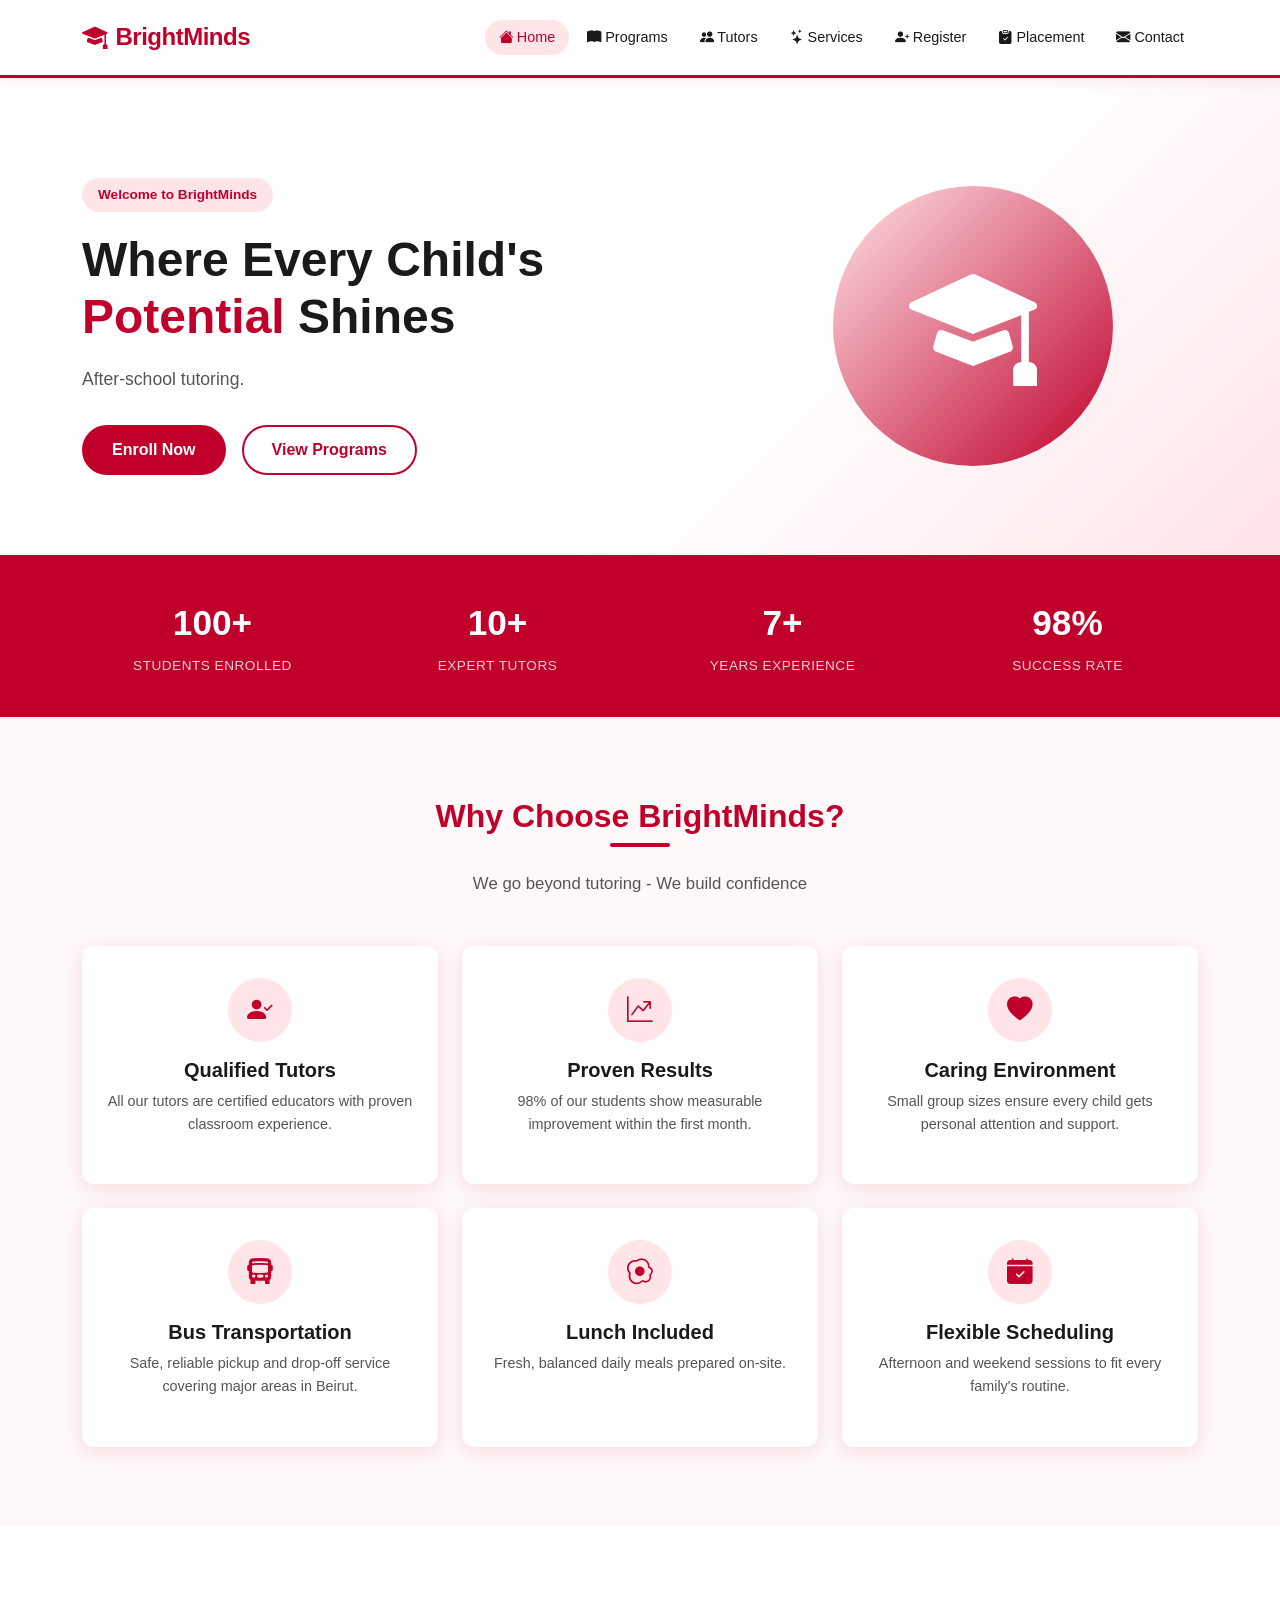
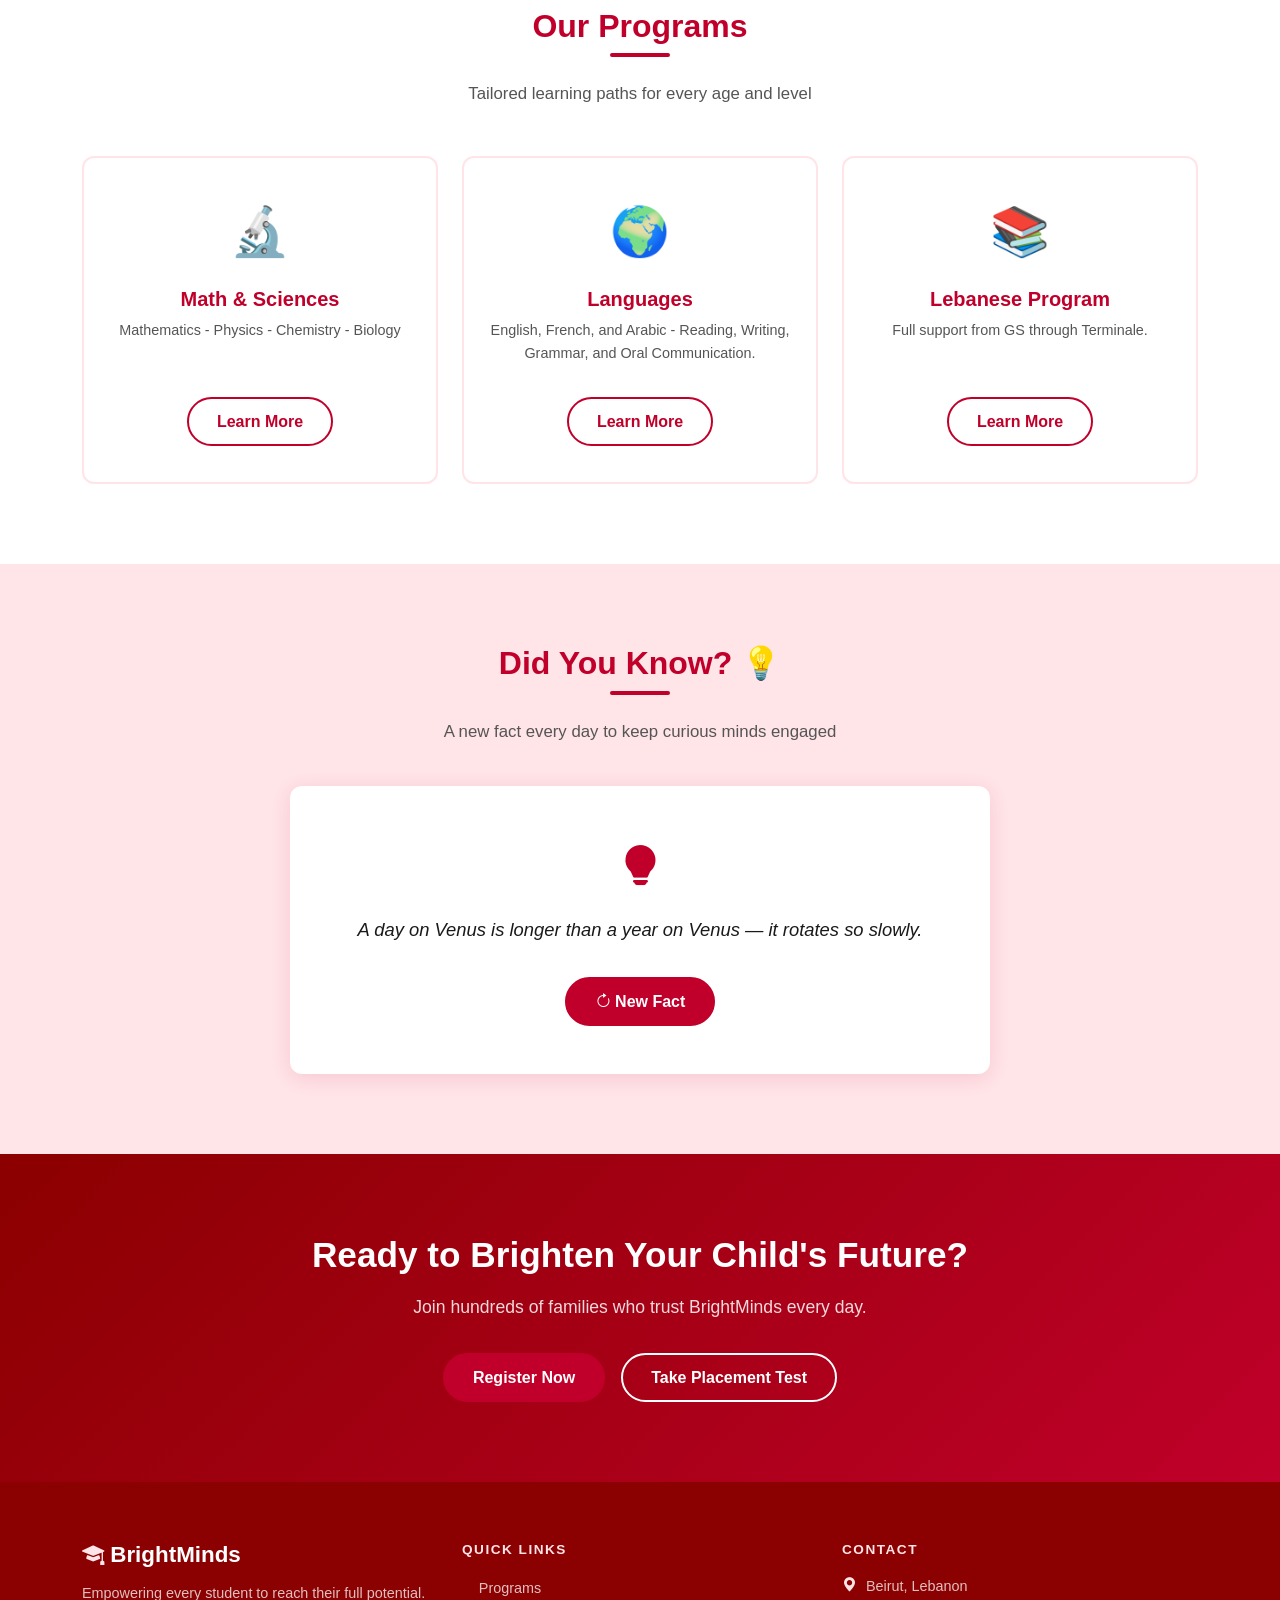
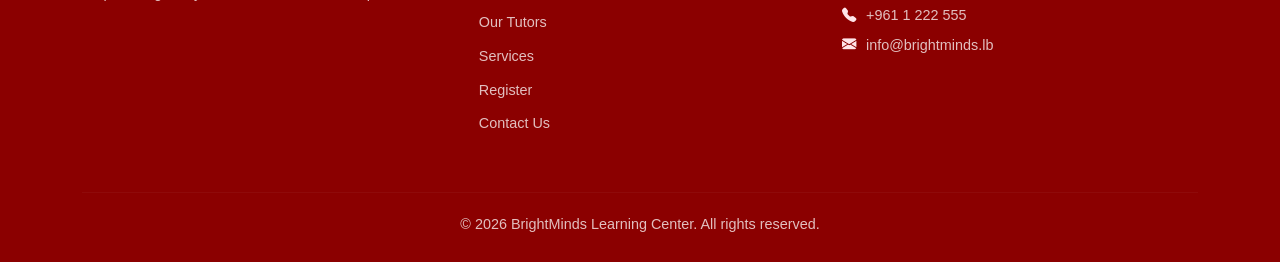
==== commit f4e99a2c: "Changing texts" ====
--- a/index.html
+++ b/index.html
@@ -70,13 +70,12 @@
       <div class="container">
         <div class="row align-items-center">
           <div class="col-lg-7">
-            <span class="hero-badge">🎓 Welcome to BrightMinds</span>
+            <span class="hero-badge"> Welcome to BrightMinds</span>
             <h1 class="hero-title">
               Where Every Child's <span class="highlight">Potential</span> Shines
             </h1>
             <p class="hero-subtitle">
-              After-school tutoring in Math, Sciences, Languages, and the full
-              Lebanese curriculum — from 3 years old to Baccalaureate.
+              After-school tutoring.
             </p>
             <div class="hero-buttons">
               <a href="register.html" class="btn-cherry">Enroll Now</a>
@@ -97,19 +96,19 @@
         <div class="row text-center gy-3">
           <div class="col-6 col-md-3">
             <div class="stat-item">
-              <span class="stat-number">500+</span>
+              <span class="stat-number">100+</span>
               <span class="stat-label">Students Enrolled</span>
             </div>
           </div>
           <div class="col-6 col-md-3">
             <div class="stat-item">
-              <span class="stat-number">20+</span>
+              <span class="stat-number">10+</span>
               <span class="stat-label">Expert Tutors</span>
             </div>
           </div>
           <div class="col-6 col-md-3">
             <div class="stat-item">
-              <span class="stat-number">15+</span>
+              <span class="stat-number">7+</span>
               <span class="stat-label">Years Experience</span>
             </div>
           </div>
@@ -128,7 +127,7 @@
         <div class="text-center mb-5">
           <h2 class="section-title">Why Choose BrightMinds?</h2>
           <div class="divider mx-auto"></div>
-          <p class="section-subtitle">We go beyond tutoring — we build confidence</p>
+          <p class="section-subtitle">We go beyond tutoring - We build confidence</p>
         </div>
         <div class="row gy-4">
           <div class="col-md-4">
@@ -163,14 +162,14 @@
             <div class="why-card">
               <div class="why-icon"><i class="bi bi-egg-fried"></i></div>
               <h5>Lunch Included</h5>
-              <p>Fresh, balanced daily meals prepared on-site — fuel for focused learning.</p>
+              <p>Fresh, balanced daily meals prepared on-site.</p>
             </div>
           </div>
           <div class="col-md-4">
             <div class="why-card">
               <div class="why-icon"><i class="bi bi-calendar-check-fill"></i></div>
               <h5>Flexible Scheduling</h5>
-              <p>Morning, afternoon, and weekend sessions to fit every family's routine.</p>
+              <p>Afternoon and weekend sessions to fit every family's routine.</p>
             </div>
           </div>
         </div>
@@ -189,7 +188,7 @@
             <div class="program-card">
               <div class="program-icon">🔬</div>
               <h5>Math & Sciences</h5>
-              <p>Mathematics, Physics, Chemistry, Biology — from basics to advanced level.</p>
+              <p>Mathematics - Physics - Chemistry - Biology</p>
               <a href="programs.html" class="btn-cherry-outline mt-3">Learn More</a>
             </div>
           </div>
@@ -197,7 +196,7 @@
             <div class="program-card">
               <div class="program-icon">🌍</div>
               <h5>Languages</h5>
-              <p>English, French, and Arabic — reading, writing, grammar, and conversation.</p>
+              <p>English, French, and Arabic - Reading, Writing, Grammar, and Oral Communication.</p>
               <a href="programs.html" class="btn-cherry-outline mt-3">Learn More</a>
             </div>
           </div>
@@ -205,7 +204,7 @@
             <div class="program-card">
               <div class="program-icon">📚</div>
               <h5>Lebanese Program</h5>
-              <p>Full support from Grande Section (3 yrs) through Terminale (SE & LS).</p>
+              <p>Full support from GS through Terminale.</p>
               <a href="programs.html" class="btn-cherry-outline mt-3">Learn More</a>
             </div>
           </div>
@@ -277,7 +276,7 @@
         <div class="col-md-4">
           <h6 class="footer-heading">Contact</h6>
           <p><i class="bi bi-geo-alt-fill"></i> Beirut, Lebanon</p>
-          <p><i class="bi bi-telephone-fill"></i> +961 1 234 567</p>
+          <p><i class="bi bi-telephone-fill"></i> +961 1 222 555 </p>
           <p><i class="bi bi-envelope-fill"></i> info@brightminds.lb</p>
         </div>
       </div>
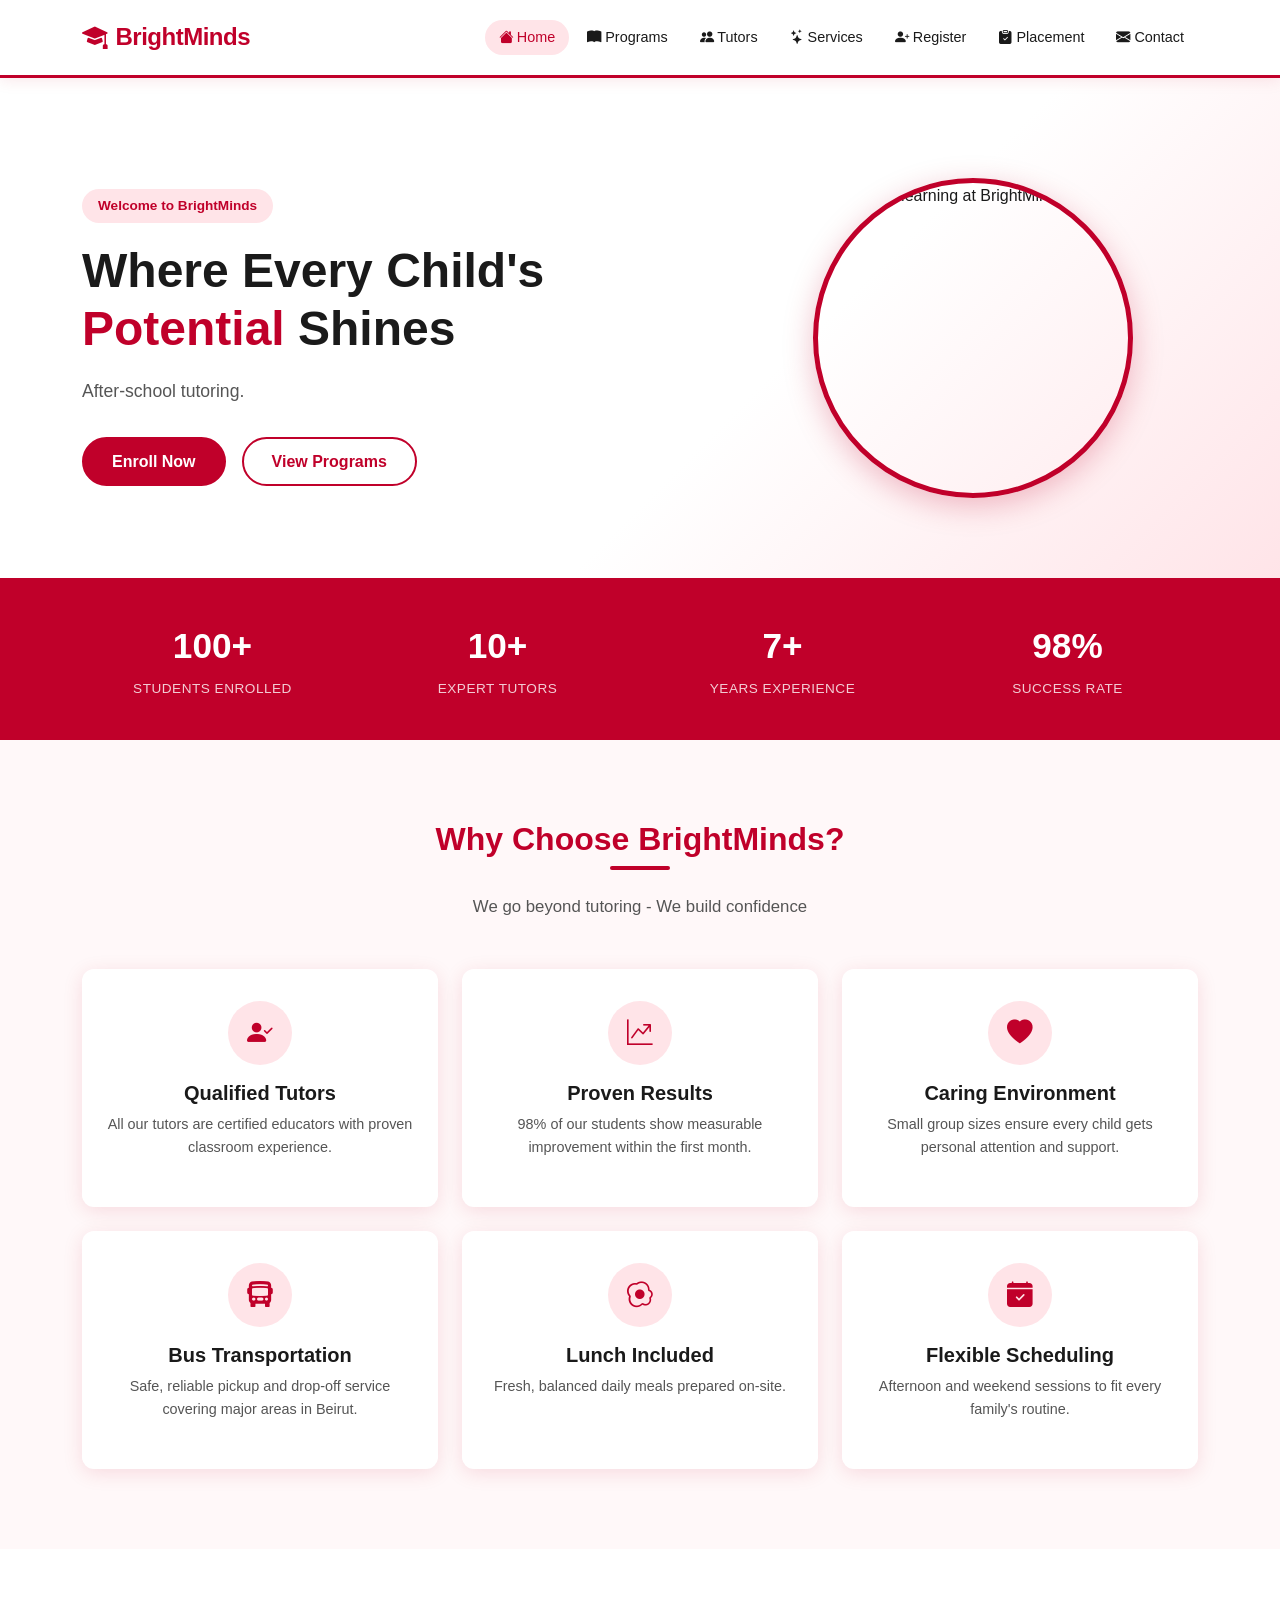
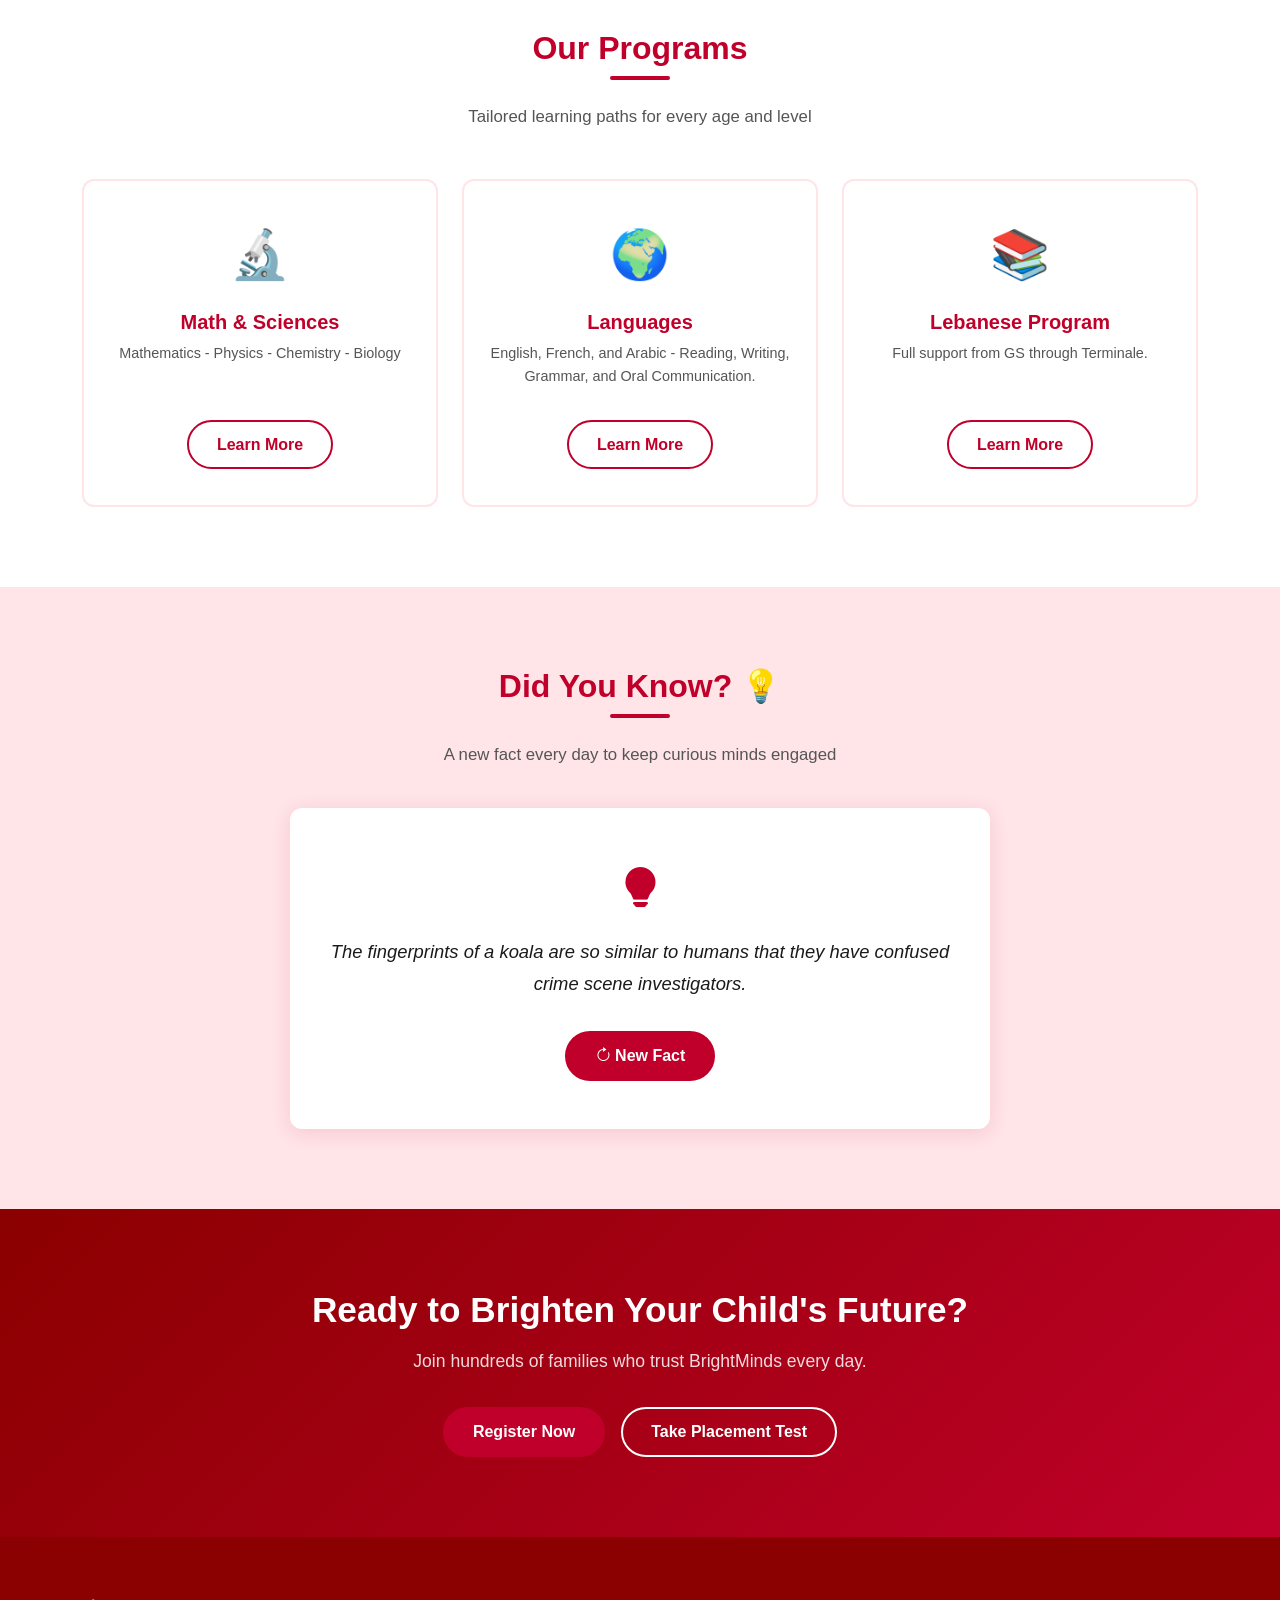
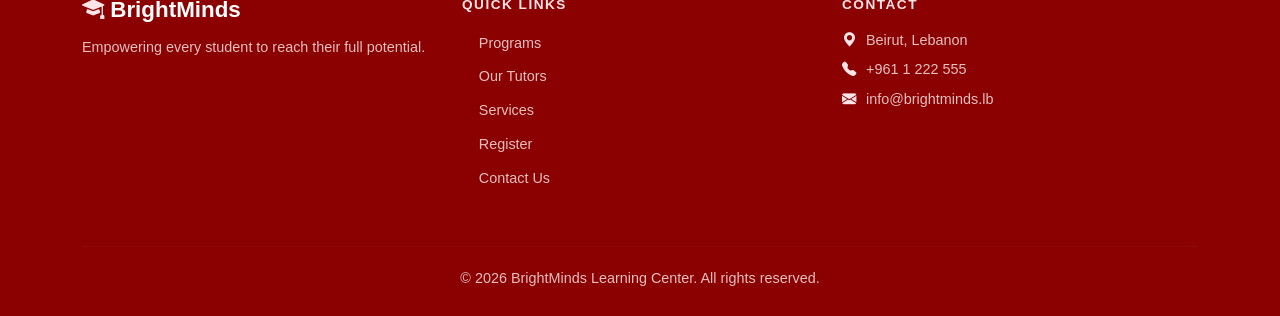
==== commit e1e04ba7: "Replace the home icon with an image" ====
--- a/index.html
+++ b/index.html
@@ -84,7 +84,7 @@
           </div>
           <div class="col-lg-5 d-none d-lg-flex justify-content-center">
             <div class="hero-illustration">
-              <i class="bi bi-mortarboard-fill hero-icon"></i>
+              <img src="image.jpg" alt="Students learning at BrightMinds" class="hero-img"/>
             </div>
           </div>
         </div>
--- a/css/style.css
+++ b/css/style.css
@@ -253,13 +253,21 @@
 }
 
 .hero-illustration {
-  width: 280px;
-  height: 280px;
-  background: linear-gradient(135deg, var(--cherry-light), var(--cherry));
+  width: 320px;
+  height: 320px;
   border-radius: 50%;
-  display: flex;
-  align-items: center;
-  justify-content: center;
+  overflow: hidden;
+  border: 5px solid var(--cherry);
+  box-shadow: var(--shadow-hover);
+  flex-shrink: 0;
+}
+
+.hero-img {
+  width: 100%;
+  height: 100%;
+  object-fit: cover;
+  object-position: center;
+  display: block;
 }
 
 .hero-icon {
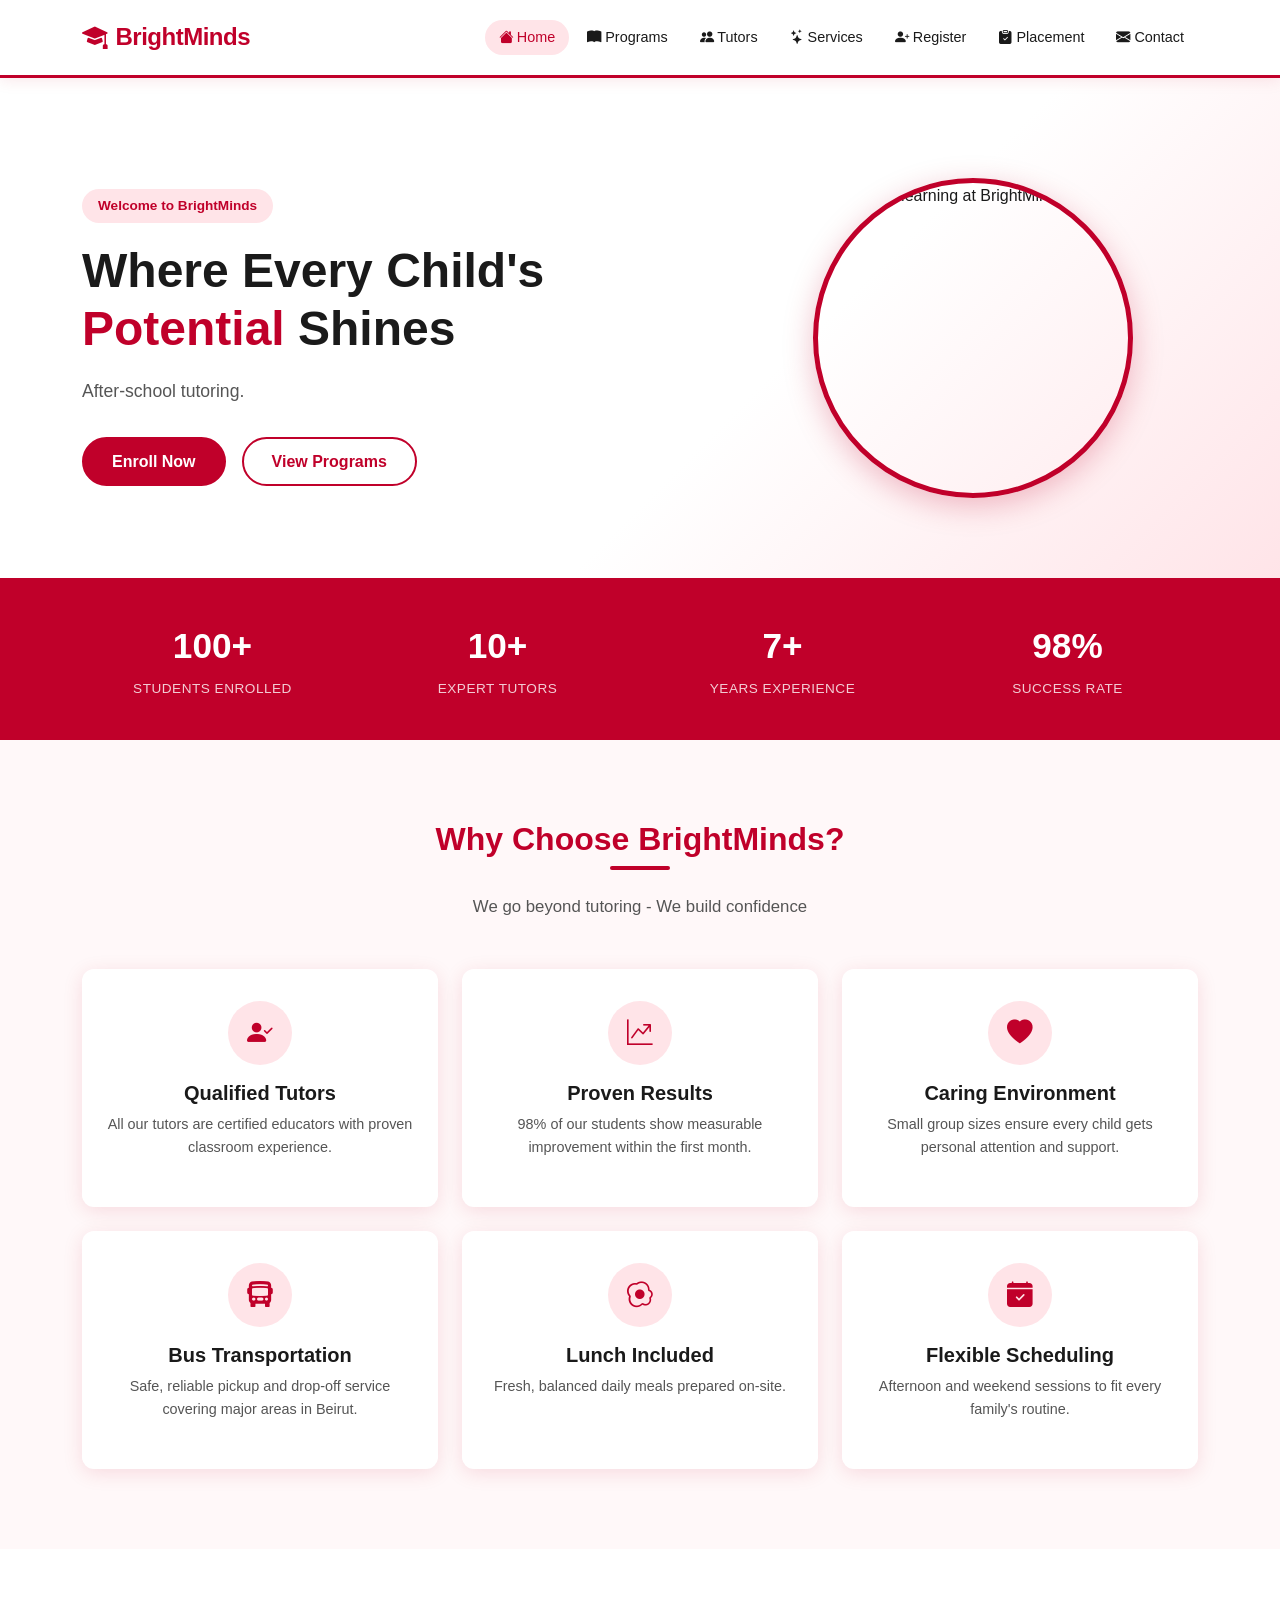
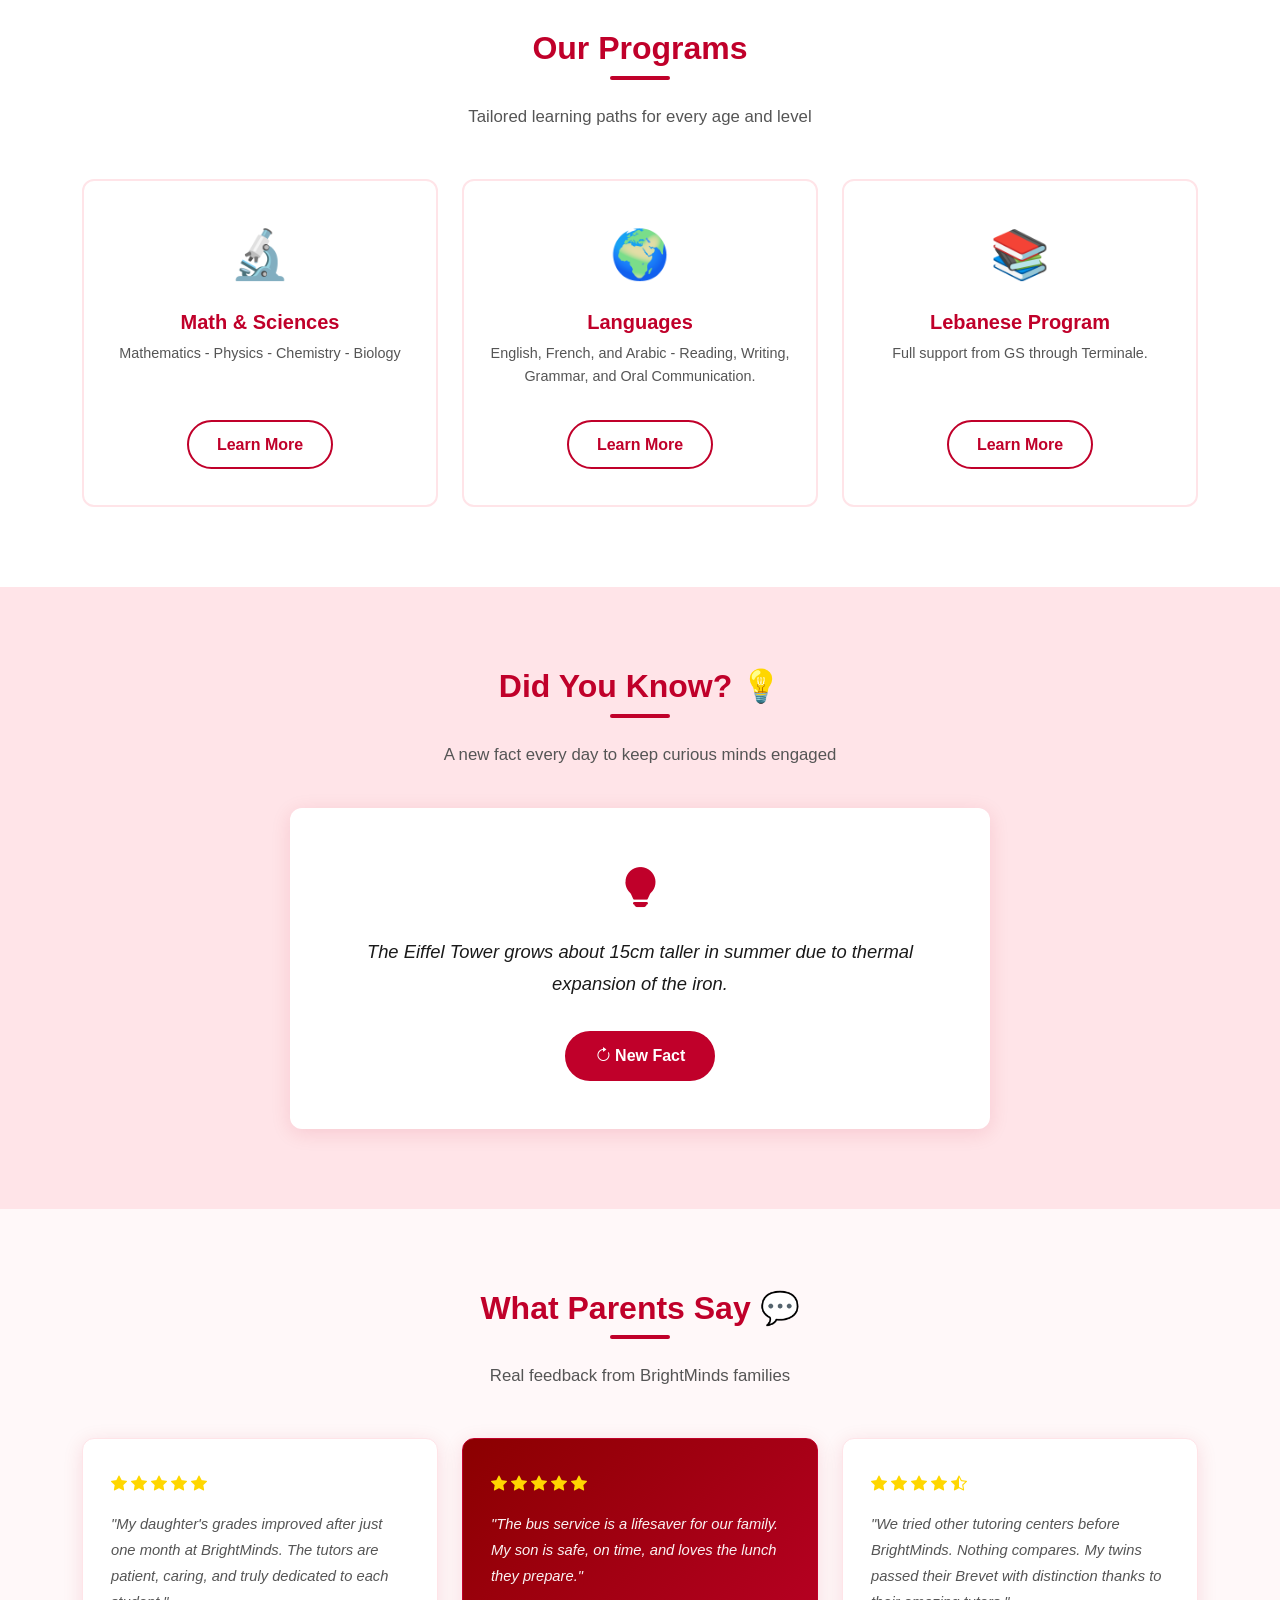
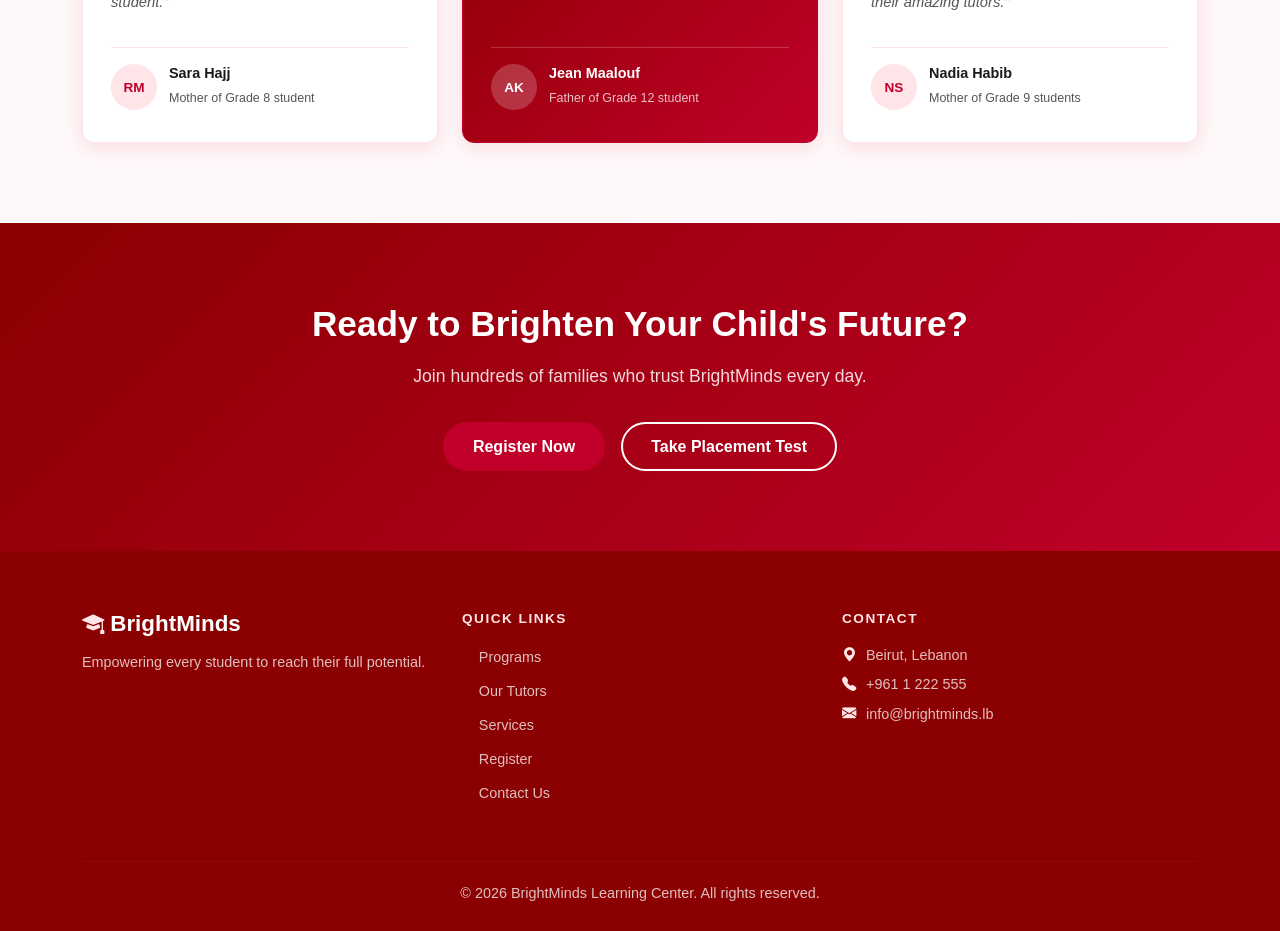
==== commit c430fad4: "Adding testimonials section to the Home page" ====
--- a/index.html
+++ b/index.html
@@ -239,6 +239,86 @@
       </div>
     </section>
 
+<section class="section-padding testimonials-section">
+  <div class="container">
+    <div class="text-center mb-5">
+      <h2 class="section-title">What Parents Say 💬</h2>
+      <div class="divider mx-auto"></div>
+      <p class="section-subtitle">Real feedback from BrightMinds families</p>
+    </div>
+    <div class="row gy-4">
+
+      <div class="col-md-4">
+        <div class="testimonial-card">
+          <div class="stars">
+            <i class="bi bi-star-fill"></i>
+            <i class="bi bi-star-fill"></i>
+            <i class="bi bi-star-fill"></i>
+            <i class="bi bi-star-fill"></i>
+            <i class="bi bi-star-fill"></i>
+          </div>
+          <p class="testimonial-text">
+            "My daughter's grades improved after just one month at BrightMinds. The tutors are patient, caring, and truly dedicated to each student."
+          </p>
+          <div class="testimonial-author">
+            <div class="author-avatar">RM</div>
+            <div>
+              <h6>Sara Hajj</h6>
+              <span>Mother of Grade 8 student</span>
+            </div>
+          </div>
+        </div>
+      </div>
+
+      <div class="col-md-4">
+        <div class="testimonial-card featured-testimonial">
+          <div class="stars">
+            <i class="bi bi-star-fill"></i>
+            <i class="bi bi-star-fill"></i>
+            <i class="bi bi-star-fill"></i>
+            <i class="bi bi-star-fill"></i>
+            <i class="bi bi-star-fill"></i>
+          </div>
+          <p class="testimonial-text">
+            "The bus service is a lifesaver for our family. My son is safe, on time, and loves the lunch they prepare."
+          </p>
+          <div class="testimonial-author">
+            <div class="author-avatar">AK</div>
+            <div>
+              <h6>Jean Maalouf</h6>
+              <span>Father of Grade 12 student</span>
+            </div>
+          </div>
+        </div>
+      </div>
+
+      <div class="col-md-4">
+        <div class="testimonial-card">
+          <div class="stars">
+            <i class="bi bi-star-fill"></i>
+            <i class="bi bi-star-fill"></i>
+            <i class="bi bi-star-fill"></i>
+            <i class="bi bi-star-fill"></i>
+            <i class="bi bi-star-half"></i>
+          </div>
+          <p class="testimonial-text">
+            "We tried other tutoring centers before BrightMinds. Nothing compares. My twins passed their Brevet with distinction thanks to their amazing tutors."
+          </p>
+          <div class="testimonial-author">
+            <div class="author-avatar">NS</div>
+            <div>
+              <h6>Nadia Habib</h6>
+              <span>Mother of Grade 9 students</span>
+            </div>
+          </div>
+        </div>
+      </div>
+
+    </div>
+  </div>
+</section>
+
+
     <section class="cta-section">
       <div class="container text-center">
         <h2>Ready to Brighten Your Child's Future?</h2>
--- a/css/style.css
+++ b/css/style.css
@@ -672,15 +672,16 @@
 .tutor-avatar {
   width: 100%;
   height: 140px;
-  background: linear-gradient(135deg, var(--cherry-light), var(--cherry));
+  background: var(--white);
+  border-bottom: 2px solid var(--cherry-light);
   display: flex;
   align-items: center;
   justify-content: center;
 }
 
 .tutor-avatar i {
-  font-size: 3.5rem;
-  color: var(--white);
+  font-size: 5rem;
+  color: var(--cherry);
 }
 
 .tutor-body {
@@ -1735,4 +1736,122 @@
 
 .social-link:hover i {
   transform: rotate(15deg) scale(1.2);
+}
+
+.map-wrapper {
+  border-radius: var(--radius);
+  overflow: hidden;
+  border: 2px solid var(--cherry-light);
+  margin-top: 0.8rem;
+}
+
+.map-wrapper iframe {
+  display: block;
+  width: 100%;
+  border-radius: var(--radius);
+}
+
+.testimonials-section {
+  background-color: var(--off-white);
+}
+
+.testimonial-card {
+  background: var(--white);
+  border-radius: var(--radius);
+  padding: 32px 28px;
+  height: 100%;
+  box-shadow: var(--shadow);
+  transition: var(--transition);
+  border: 1px solid var(--cherry-light);
+  display: flex;
+  flex-direction: column;
+  gap: 1rem;
+}
+
+.testimonial-card:hover {
+  transform: translateY(-6px);
+  box-shadow: var(--shadow-hover);
+  border-color: var(--cherry);
+}
+
+.featured-testimonial {
+  background: linear-gradient(135deg, var(--cherry-dark), var(--cherry));
+  border-color: var(--cherry);
+}
+
+.featured-testimonial .testimonial-text {
+  color: rgba(255,255,255,0.95);
+}
+
+.featured-testimonial .stars i {
+  color: #FFD700;
+}
+
+.featured-testimonial h6 {
+  color: var(--white) !important;
+}
+
+.featured-testimonial span {
+  color: rgba(255,255,255,0.75) !important;
+}
+
+.featured-testimonial .author-avatar {
+  background-color: rgba(255,255,255,0.2) !important;
+  color: var(--white) !important;
+}
+
+.stars {
+  display: flex;
+  gap: 4px;
+}
+
+.stars i {
+  color: #FFD700;
+  font-size: 1rem;
+}
+
+.testimonial-text {
+  font-size: 0.92rem;
+  color: var(--text-muted);
+  line-height: 1.75;
+  font-style: italic;
+  flex: 1;
+}
+
+.testimonial-author {
+  display: flex;
+  align-items: center;
+  gap: 12px;
+  padding-top: 1rem;
+  border-top: 1px solid var(--cherry-light);
+}
+
+.featured-testimonial .testimonial-author {
+  border-top-color: rgba(255,255,255,0.2);
+}
+
+.author-avatar {
+  width: 46px;
+  height: 46px;
+  border-radius: 50%;
+  background-color: var(--cherry-light);
+  color: var(--cherry);
+  font-size: 0.85rem;
+  font-weight: 700;
+  display: flex;
+  align-items: center;
+  justify-content: center;
+  flex-shrink: 0;
+}
+
+.testimonial-author h6 {
+  font-weight: 700;
+  margin-bottom: 2px;
+  font-size: 0.9rem;
+  color: var(--text-dark);
+}
+
+.testimonial-author span {
+  font-size: 0.78rem;
+  color: var(--text-muted);
 }
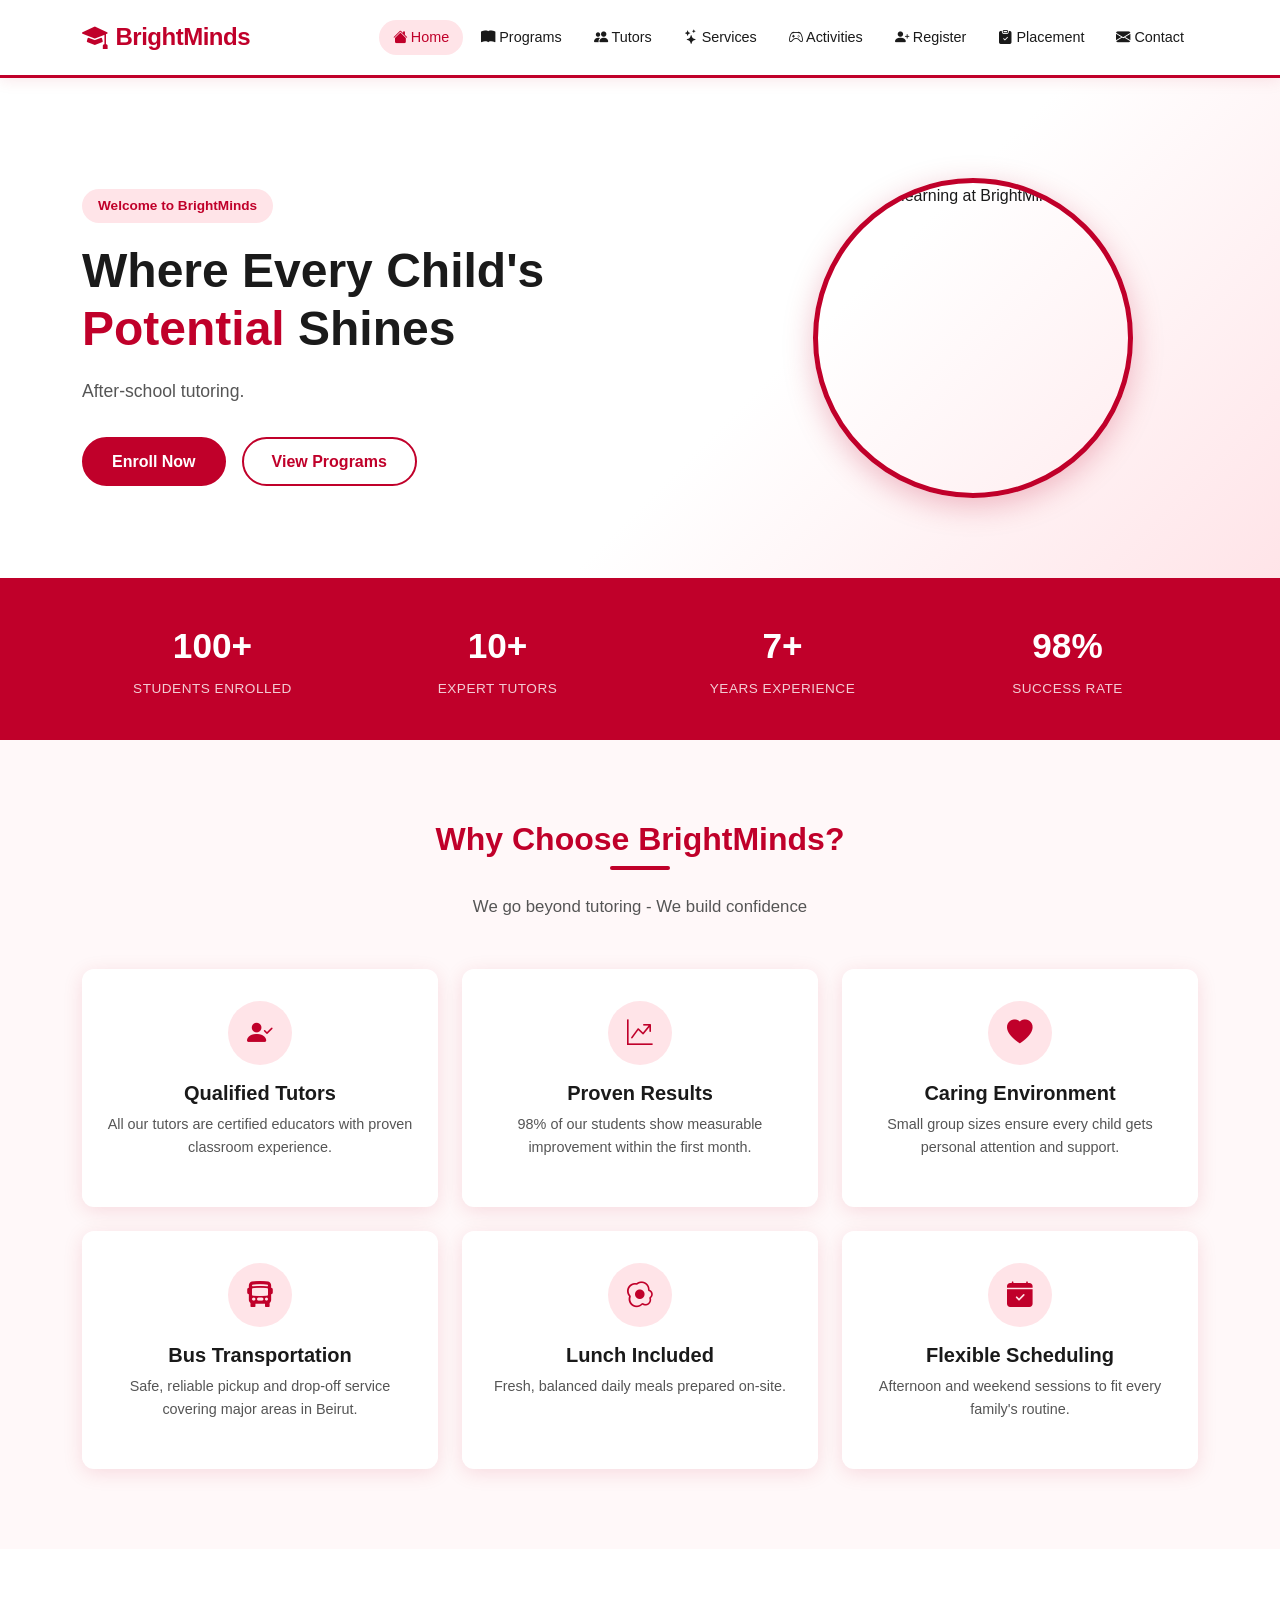
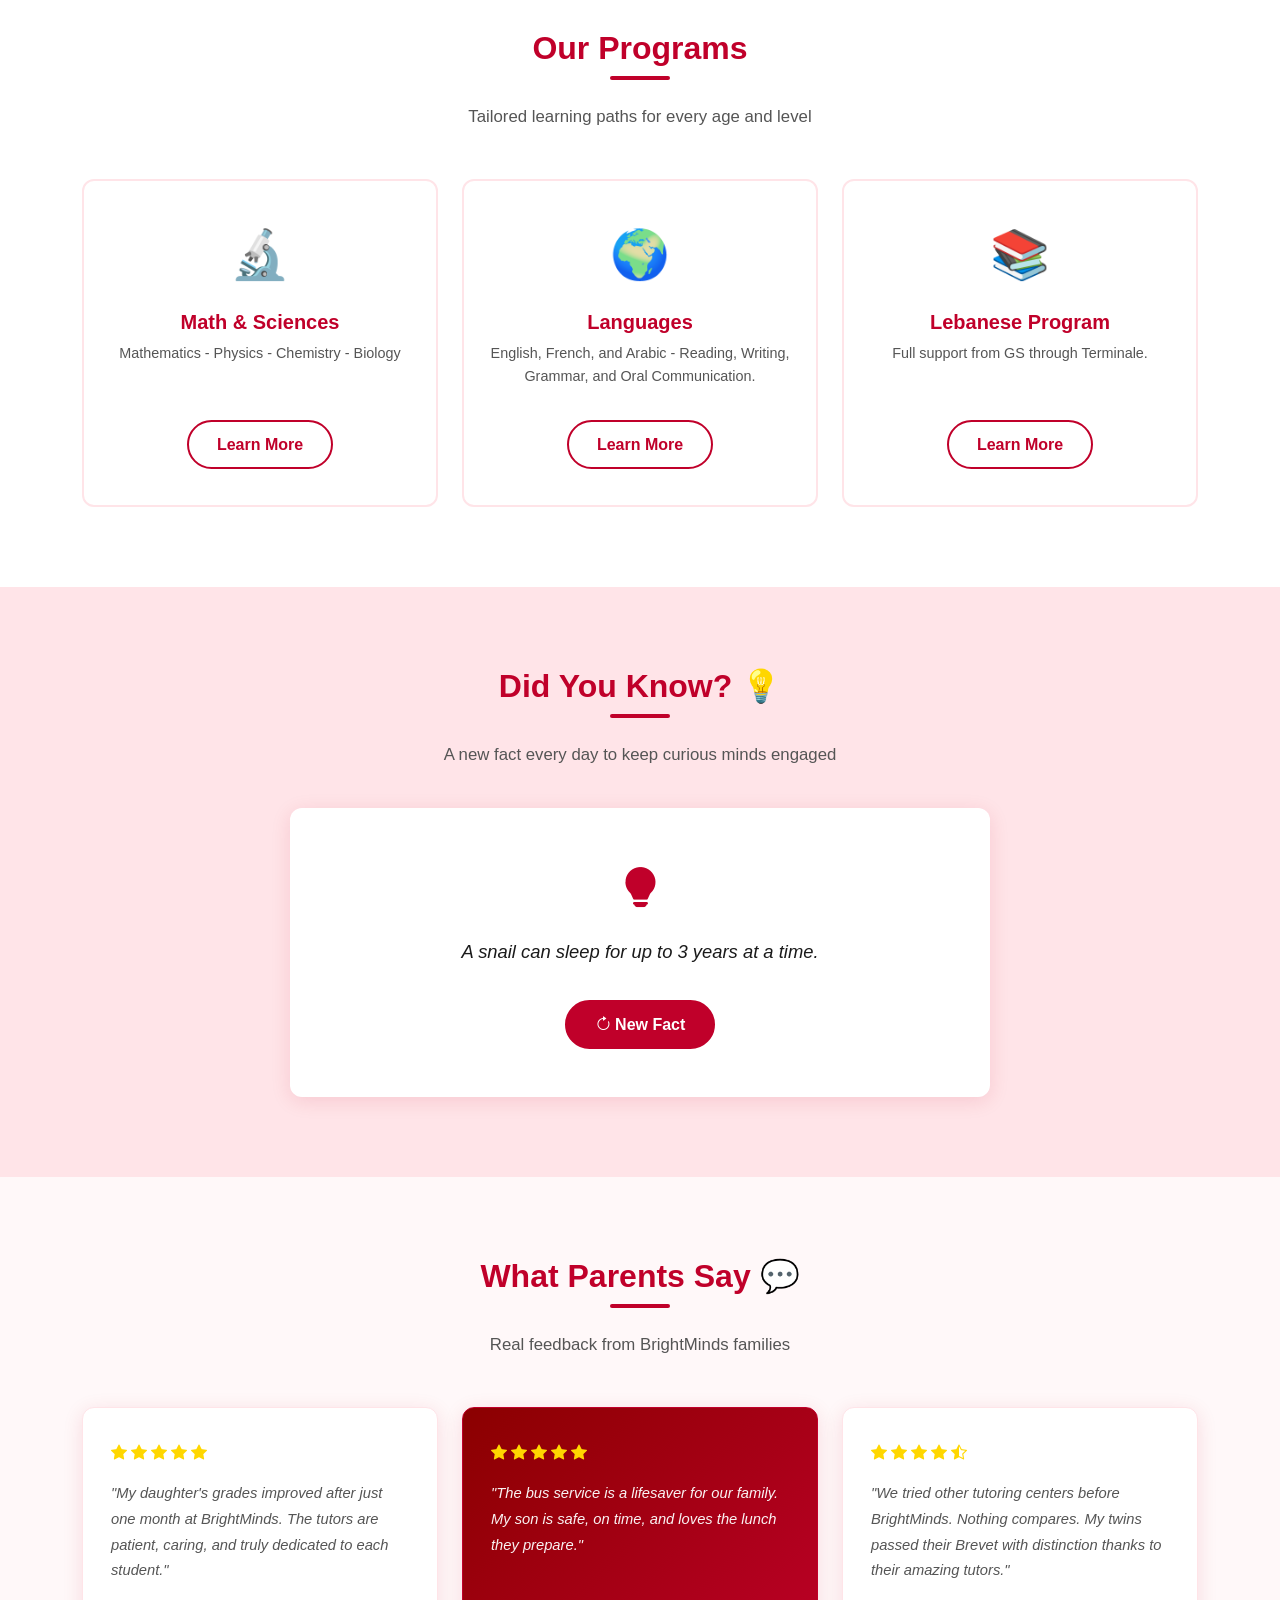
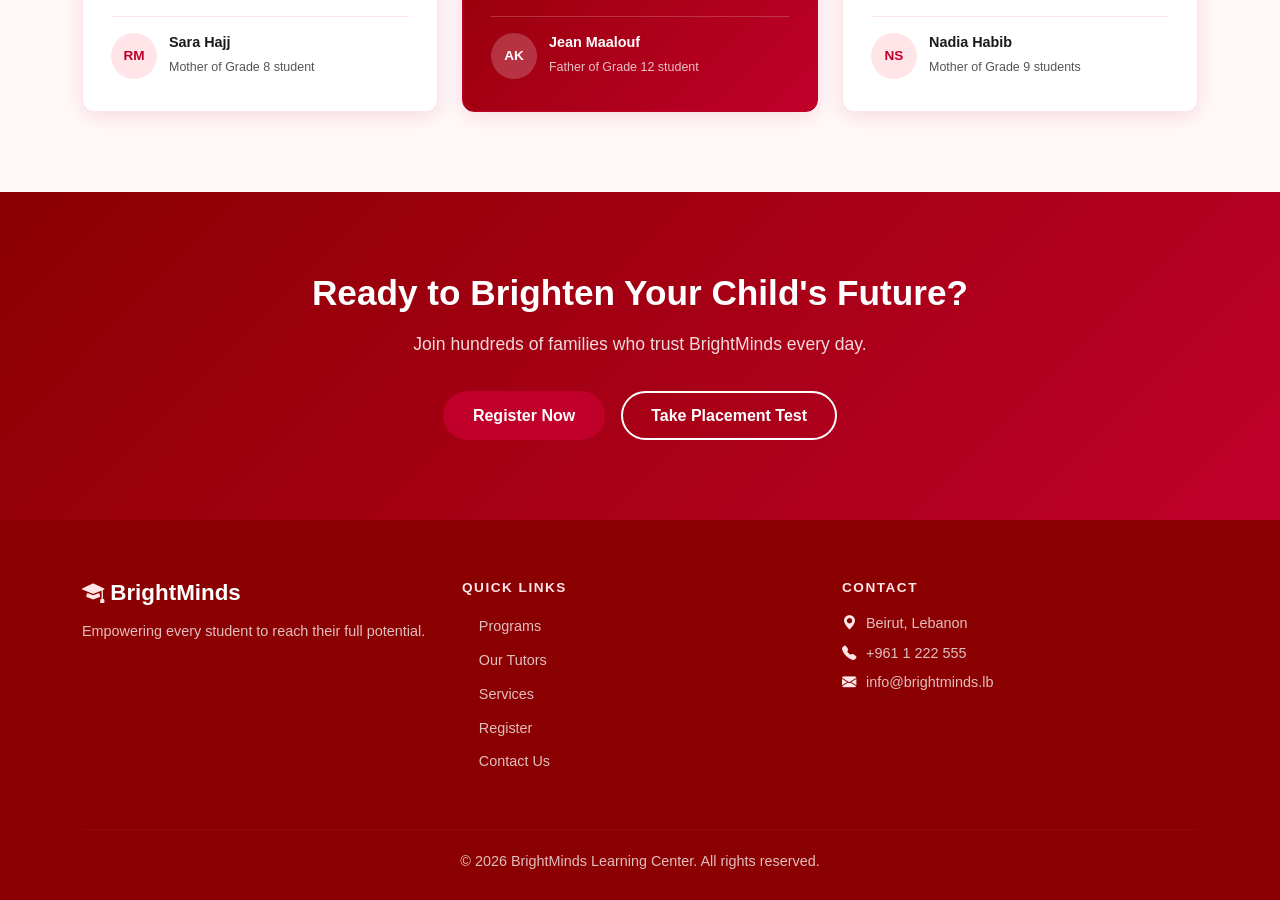
==== commit e91f091c: "Creating activities page" ====
--- a/index.html
+++ b/index.html
@@ -45,6 +45,11 @@
             </a>
           </li>
           <li class="nav-item">
+            <a class="nav-link" href="activities.html">
+              <i class="bi bi-controller"></i> Activities
+            </a>
+          </li>
+          <li class="nav-item">
             <a class="nav-link" href="register.html">
               <i class="bi bi-person-plus-fill"></i> Register
             </a>
@@ -84,7 +89,7 @@
           </div>
           <div class="col-lg-5 d-none d-lg-flex justify-content-center">
             <div class="hero-illustration">
-              <img src="image.jpg" alt="Students learning at BrightMinds" class="hero-img"/>
+              <img src="images/image.jpg" alt="Students learning at BrightMinds" class="hero-img"/>
             </div>
           </div>
         </div>
--- a/css/style.css
+++ b/css/style.css
@@ -1854,4 +1854,167 @@
 .testimonial-author span {
   font-size: 0.78rem;
   color: var(--text-muted);
+}
+
+
+.activities-intro {
+  background-color: var(--white);
+  border-bottom: 2px solid var(--cherry-light);
+  padding: 30px 0;
+}
+
+.intro-stat {
+  display: flex;
+  flex-direction: column;
+  align-items: center;
+  gap: 6px;
+  color: var(--cherry);
+}
+
+.intro-stat i {
+  font-size: 1.5rem;
+  color: var(--cherry);
+}
+
+.intro-stat span {
+  font-size: 0.85rem;
+  font-weight: 600;
+  text-transform: uppercase;
+  letter-spacing: 0.5px;
+  color: var(--text-dark);
+}
+
+.activity-card {
+  background: var(--white);
+  border-radius: var(--radius);
+  overflow: hidden;
+  border: 1px solid var(--cherry-light);
+  height: 100%;
+  display: flex;
+  flex-direction: column;
+  transition: var(--transition);
+}
+
+.activity-card:hover {
+  transform: translateY(-6px);
+  box-shadow: var(--shadow-hover);
+  border-color: var(--cherry);
+}
+
+.activity-img-wrapper {
+  position: relative;
+  height: 200px;
+  overflow: hidden;
+  background: linear-gradient(135deg, var(--cherry-light), var(--cherry));
+}
+
+.activity-img-wrapper.activity-img-fallback {
+  display: flex;
+  align-items: center;
+  justify-content: center;
+  font-size: 4rem;
+}
+
+.activity-img {
+  width: 100%;
+  height: 100%;
+  object-fit: cover;
+  object-position: center;
+  transition: transform 0.4s ease;
+}
+
+.activity-card:hover .activity-img {
+  transform: scale(1.05);
+}
+
+.activity-overlay {
+  position: absolute;
+  bottom: 0;
+  left: 0;
+  right: 0;
+  padding: 8px 14px;
+  background: linear-gradient(transparent, rgba(0,0,0,0.6));
+}
+
+.activity-age {
+  color: var(--white);
+  font-size: 0.78rem;
+  font-weight: 700;
+  text-transform: uppercase;
+  letter-spacing: 0.5px;
+}
+
+.activity-body {
+  padding: 20px;
+  flex: 1;
+  display: flex;
+  flex-direction: column;
+}
+
+.activity-icon-badge {
+  font-size: 1.8rem;
+  margin-bottom: 0.5rem;
+}
+
+.activity-body h5 {
+  font-weight: 700;
+  color: var(--cherry);
+  margin-bottom: 0.6rem;
+  font-size: 1rem;
+}
+
+.activity-body p {
+  font-size: 0.88rem;
+  color: var(--text-muted);
+  line-height: 1.6;
+  flex: 1;
+}
+
+.activity-meta {
+  display: flex;
+  flex-direction: column;
+  gap: 6px;
+  margin-top: 1rem;
+  padding-top: 1rem;
+  border-top: 1px solid var(--cherry-light);
+}
+
+.activity-meta span {
+  font-size: 0.8rem;
+  color: var(--text-muted);
+  display: flex;
+  align-items: center;
+  gap: 6px;
+}
+
+.activity-meta i {
+  color: var(--cherry);
+  font-size: 0.85rem;
+}
+
+/* Coming soon card */
+.coming-soon-card {
+  border-style: dashed;
+  border-color: var(--cherry-light);
+}
+
+.coming-soon-img {
+  display: flex;
+  align-items: center;
+  justify-content: center;
+  background: var(--off-white) !important;
+}
+
+.coming-soon-overlay {
+  display: flex;
+  align-items: center;
+  justify-content: center;
+  width: 100%;
+  height: 100%;
+}
+
+.coming-soon-overlay span {
+  font-size: 1.4rem;
+  font-weight: 700;
+  color: var(--cherry);
 }
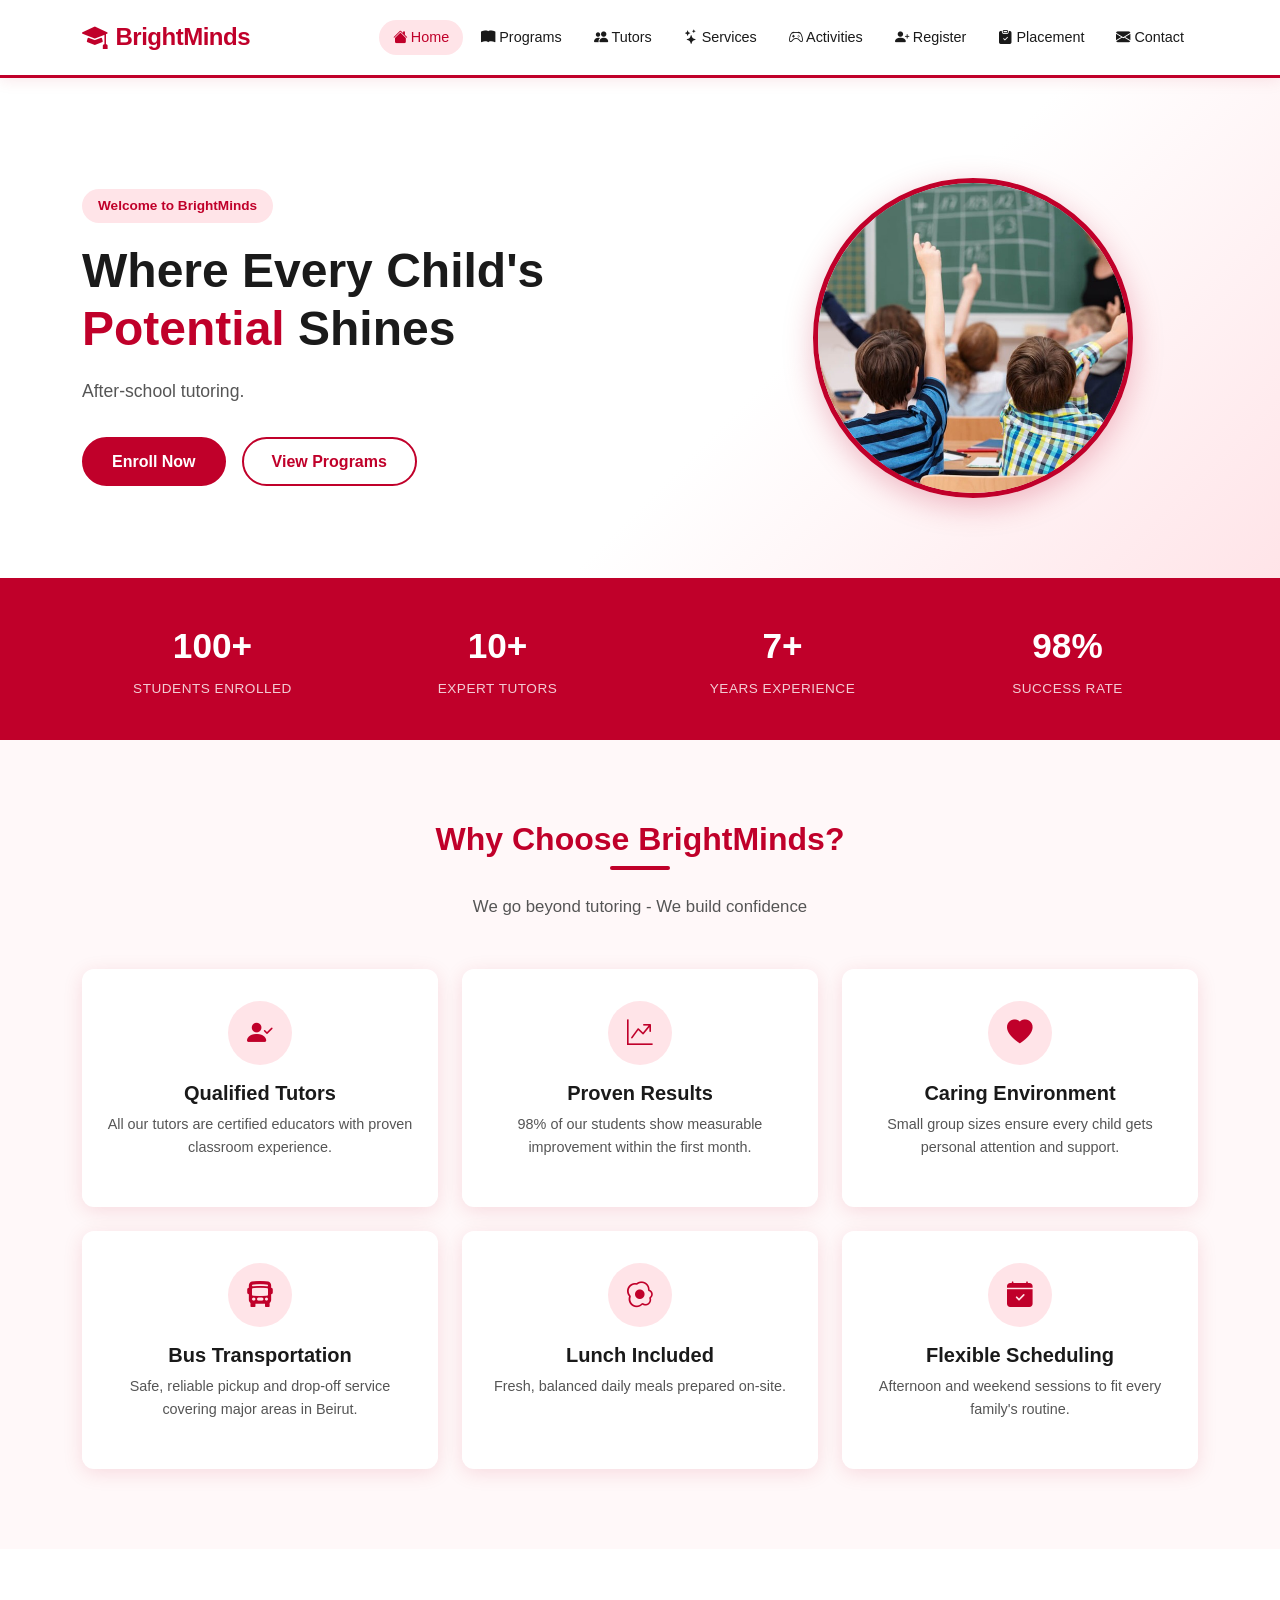
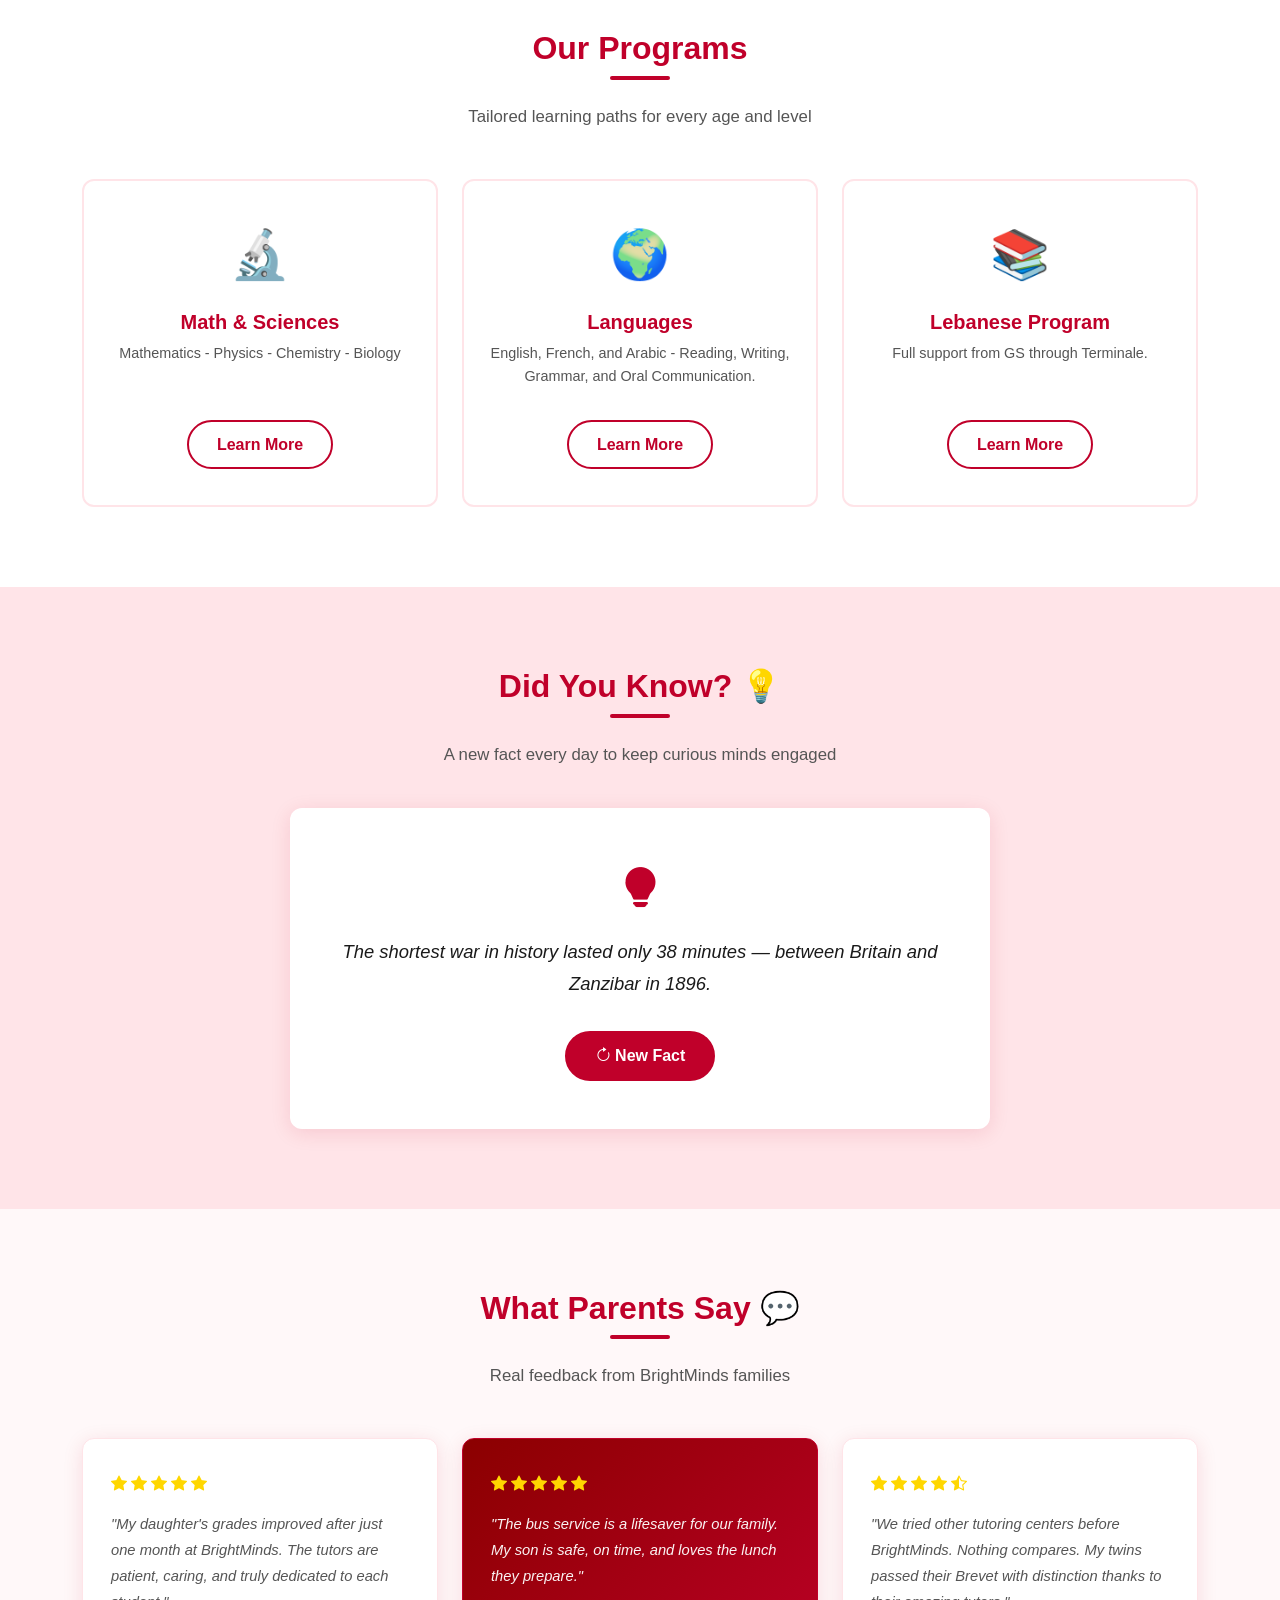
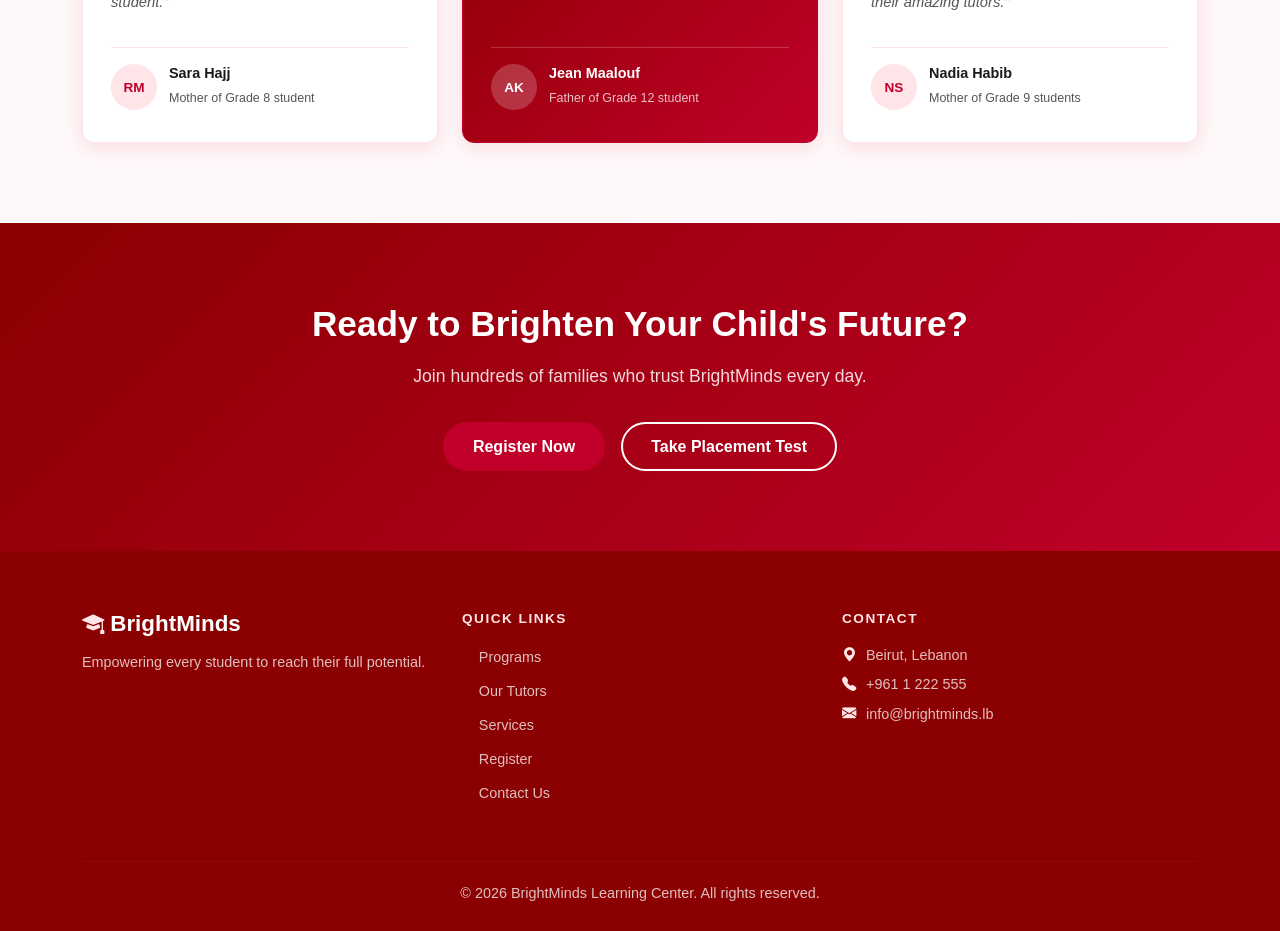
==== commit 961e9397: "Changing image in Home page" ====
--- a/index.html
+++ b/index.html
@@ -89,7 +89,7 @@
           </div>
           <div class="col-lg-5 d-none d-lg-flex justify-content-center">
             <div class="hero-illustration">
-              <img src="images/image.jpg" alt="Students learning at BrightMinds" class="hero-img"/>
+              <img src="images/Learning.jpg" alt="Students learning at BrightMinds" class="hero-img"/>
             </div>
           </div>
         </div>
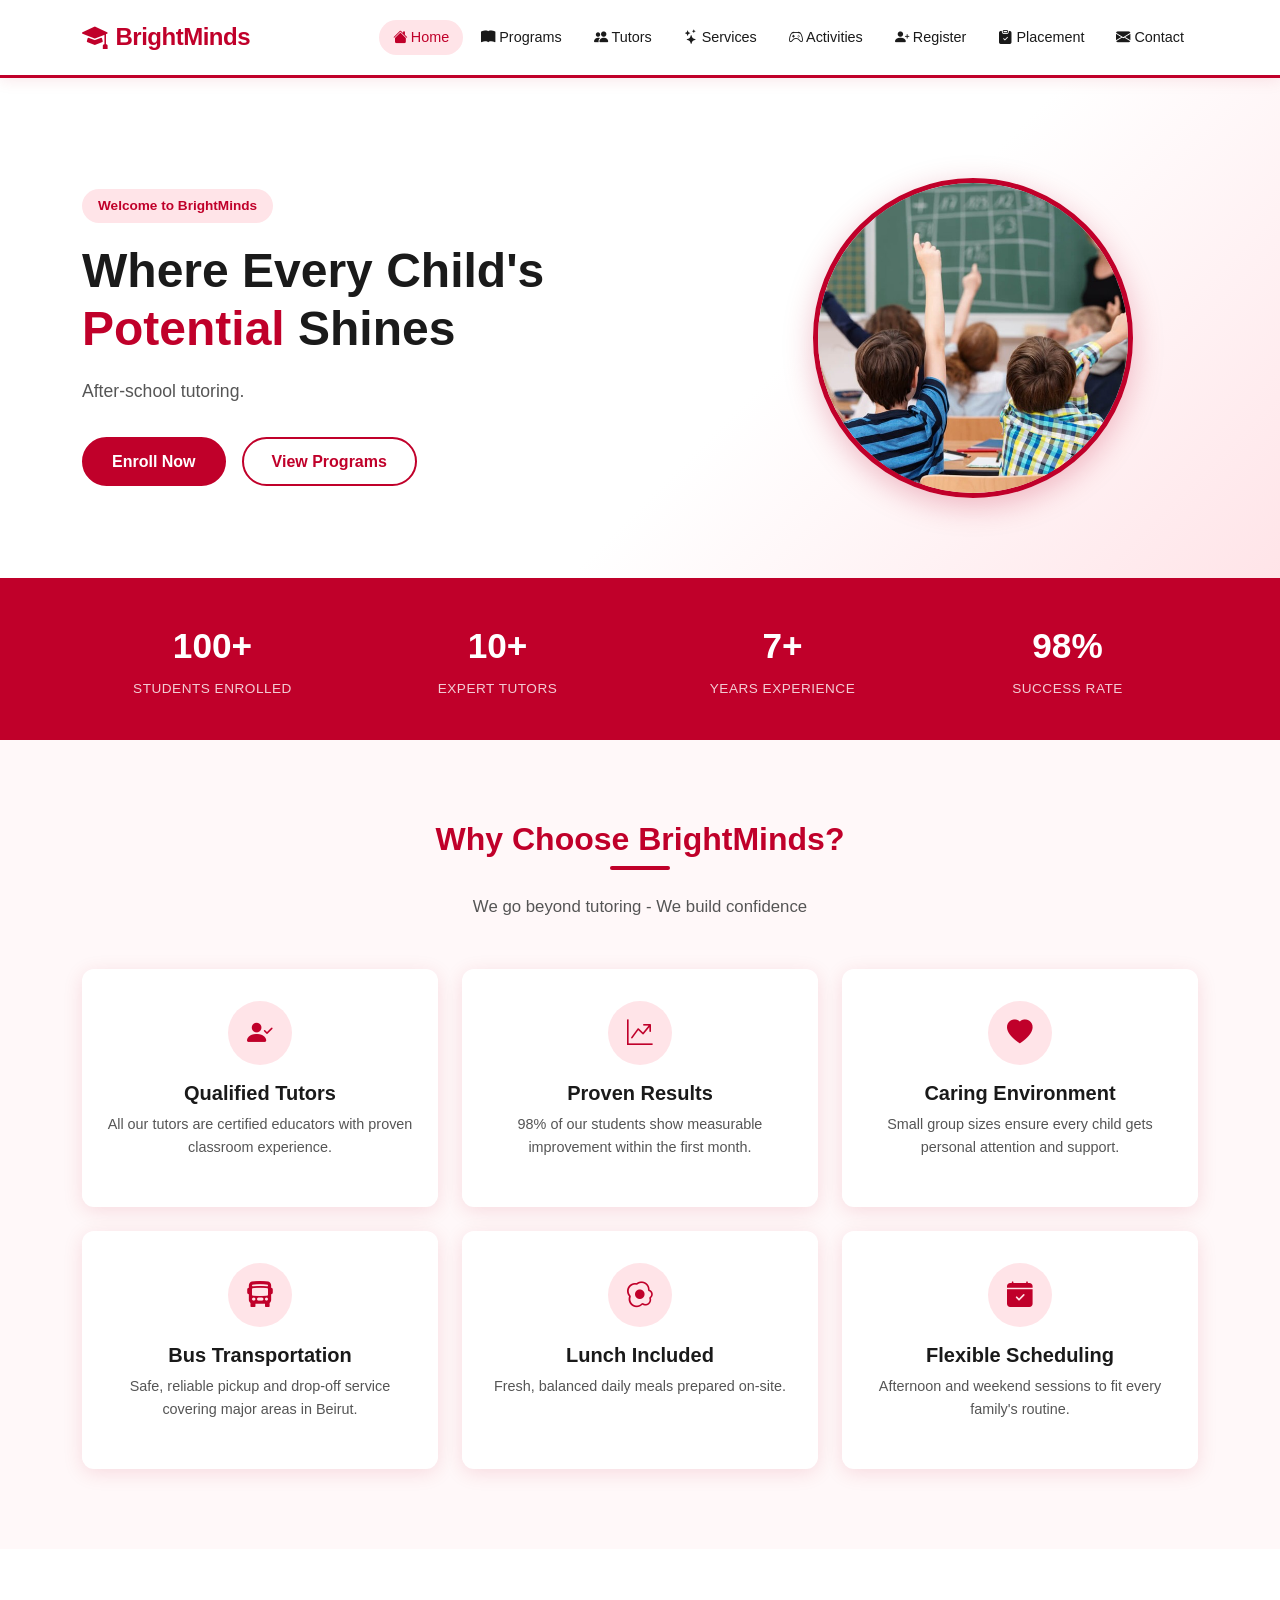
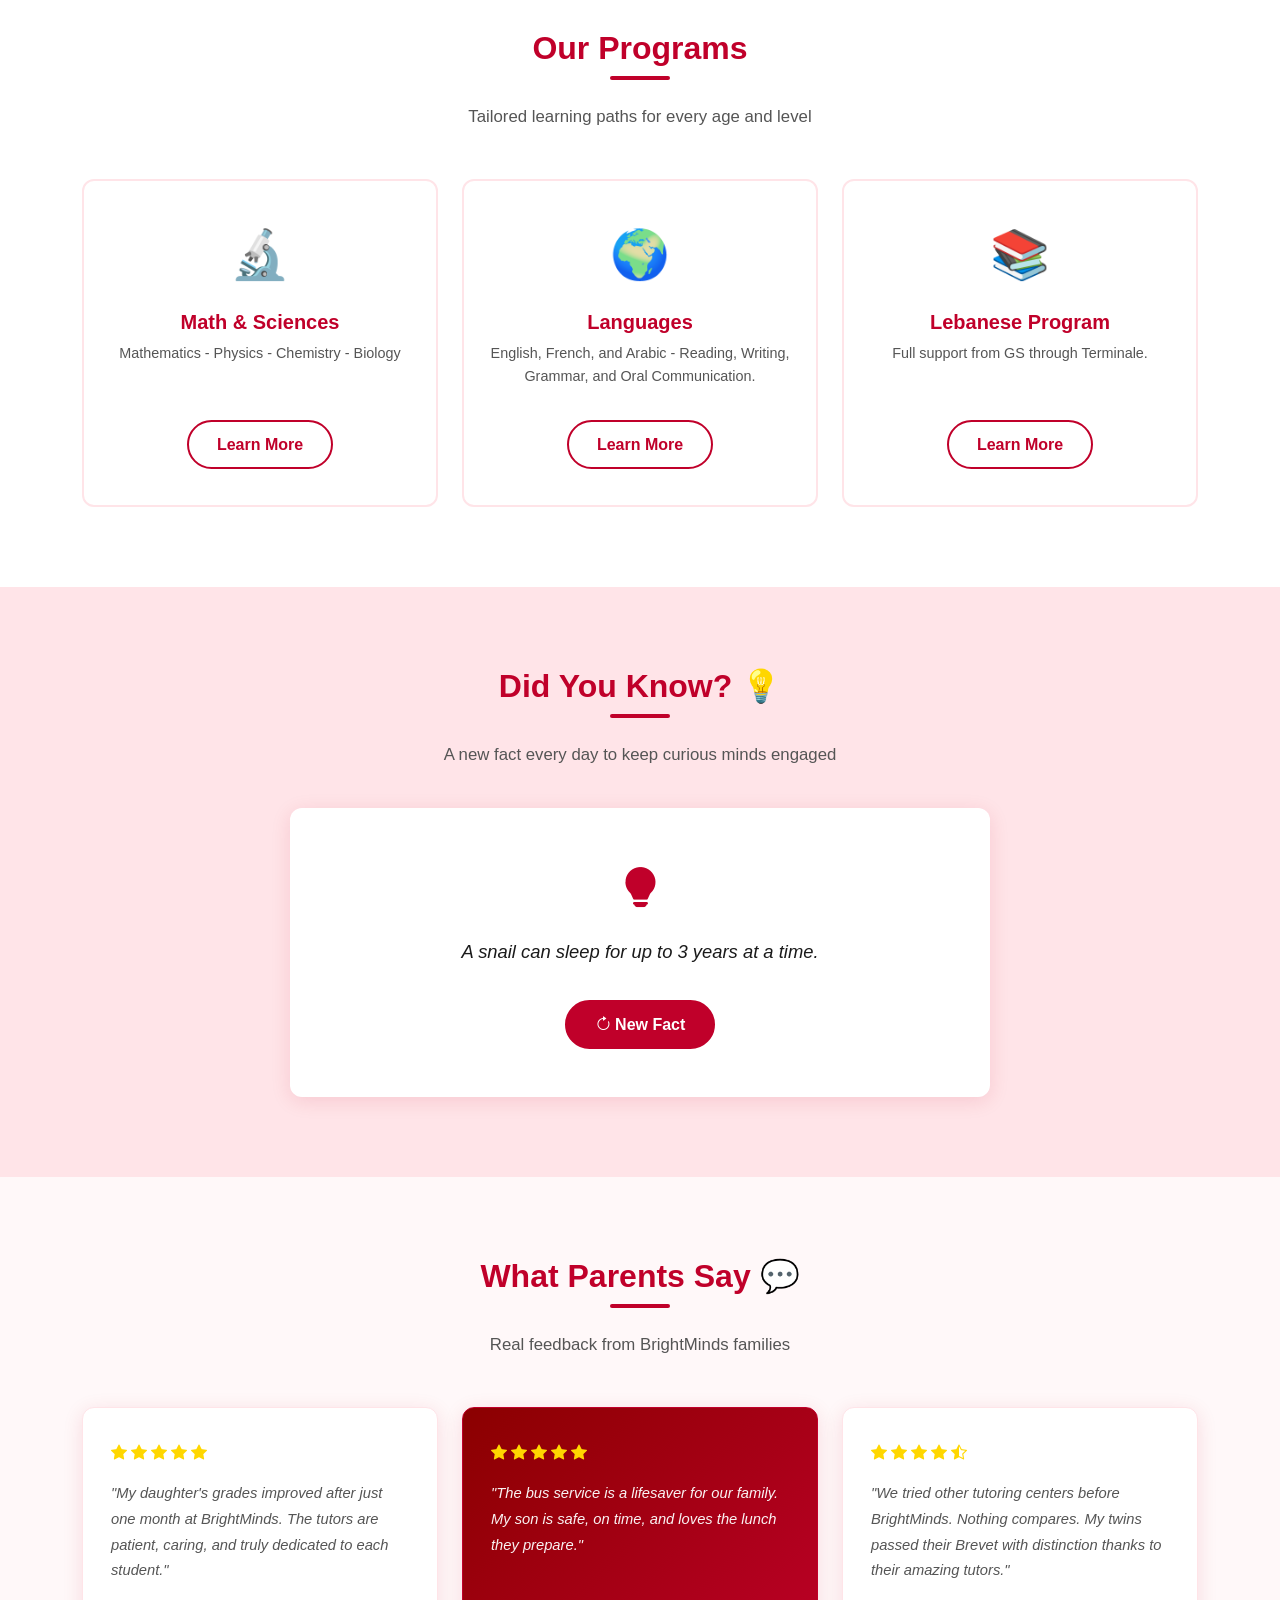
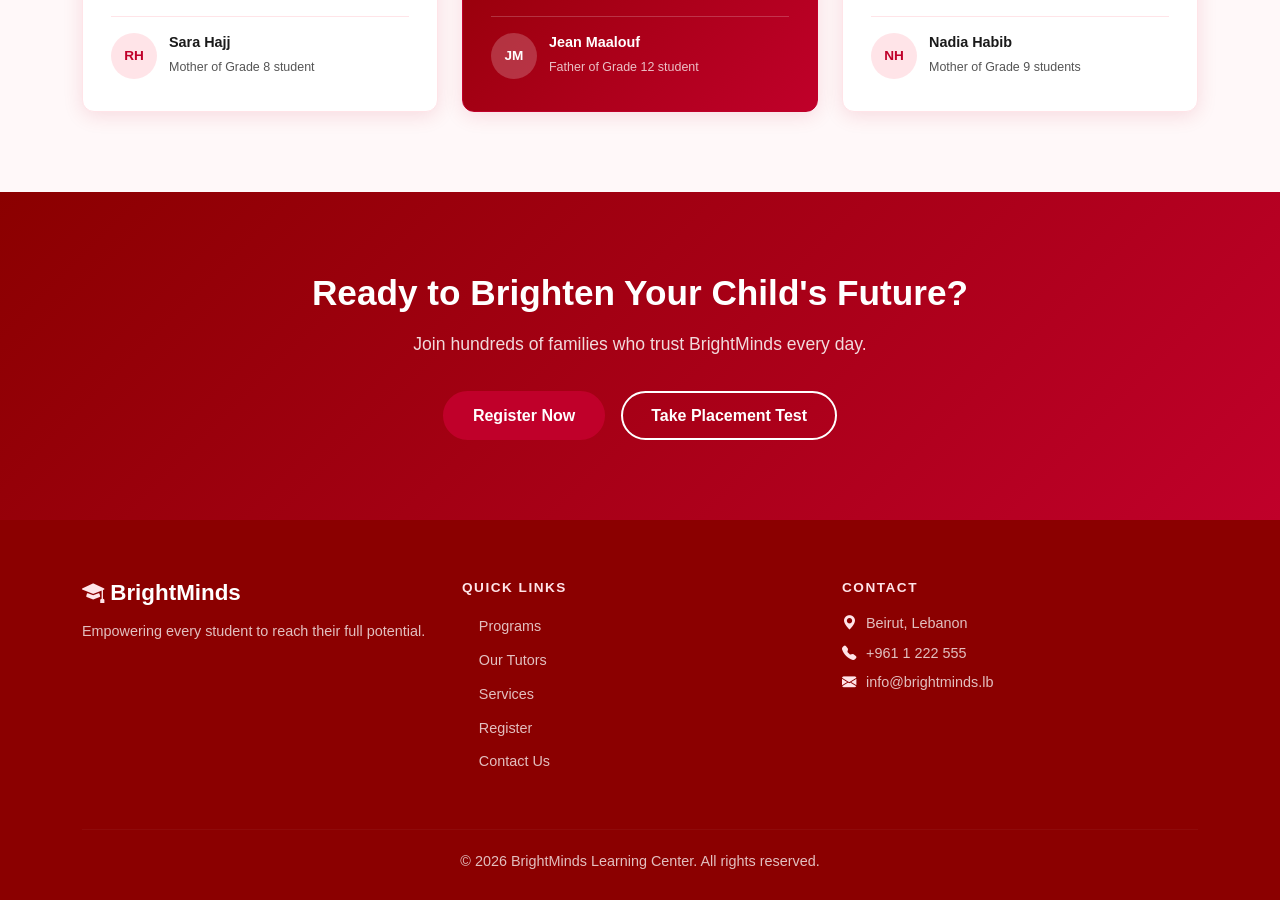
==== commit d0f9706d: "Changing text" ====
--- a/index.html
+++ b/index.html
@@ -266,7 +266,7 @@
             "My daughter's grades improved after just one month at BrightMinds. The tutors are patient, caring, and truly dedicated to each student."
           </p>
           <div class="testimonial-author">
-            <div class="author-avatar">RM</div>
+            <div class="author-avatar">RH</div>
             <div>
               <h6>Sara Hajj</h6>
               <span>Mother of Grade 8 student</span>
@@ -288,7 +288,7 @@
             "The bus service is a lifesaver for our family. My son is safe, on time, and loves the lunch they prepare."
           </p>
           <div class="testimonial-author">
-            <div class="author-avatar">AK</div>
+            <div class="author-avatar">JM</div>
             <div>
               <h6>Jean Maalouf</h6>
               <span>Father of Grade 12 student</span>
@@ -310,7 +310,7 @@
             "We tried other tutoring centers before BrightMinds. Nothing compares. My twins passed their Brevet with distinction thanks to their amazing tutors."
           </p>
           <div class="testimonial-author">
-            <div class="author-avatar">NS</div>
+            <div class="author-avatar">NH</div>
             <div>
               <h6>Nadia Habib</h6>
               <span>Mother of Grade 9 students</span>
